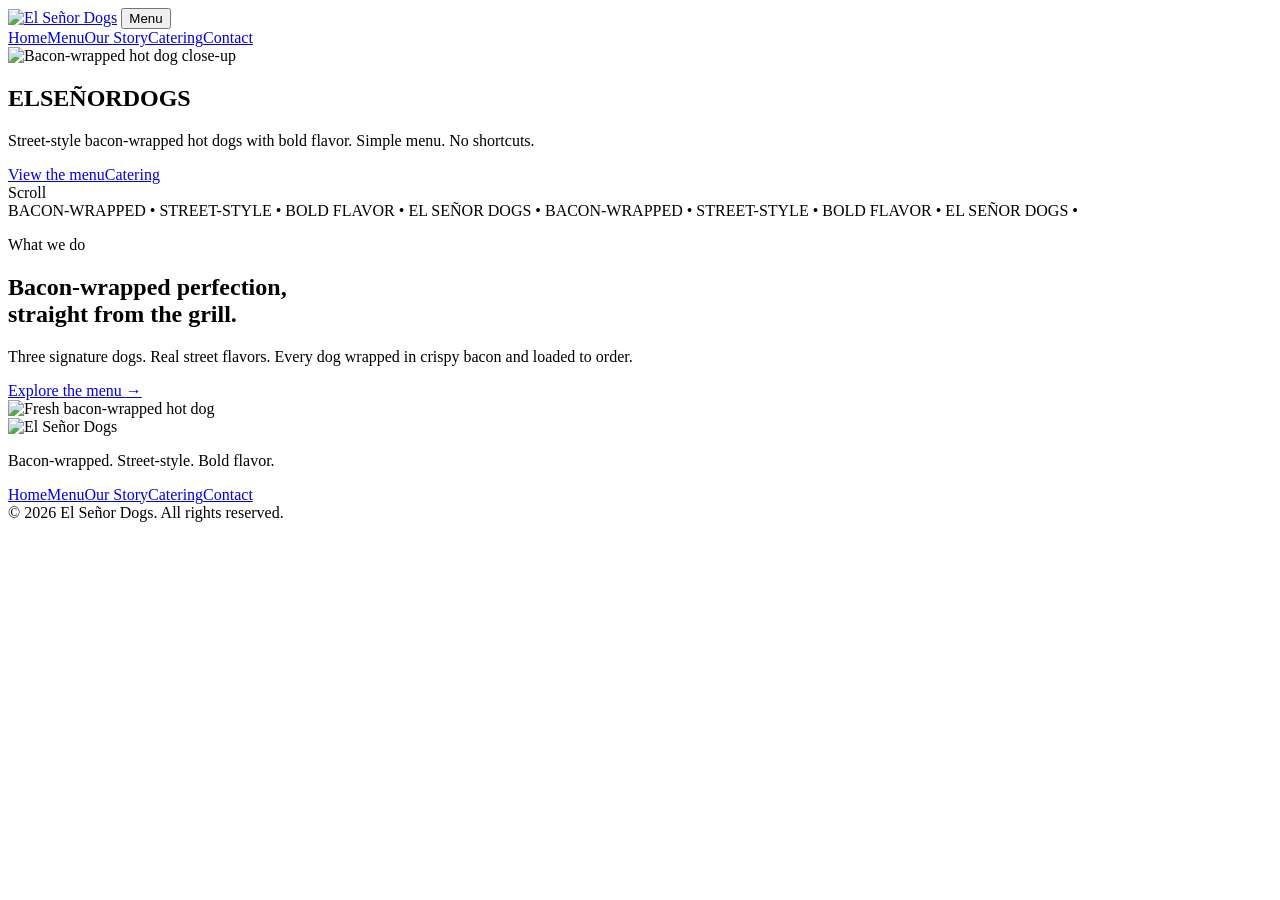
==== index.html @ b8ba8bfb "Add files via upload" ====
<!doctype html>
<html lang="en">
<head>
  <meta charset="utf-8">
  <meta name="viewport" content="width=device-width, initial-scale=1">
  <meta name="description" content="Street-style bacon-wrapped hot dogs with bold flavor. Simple menu. No shortcuts.">
  <title>El Señor Dogs</title>
  <link rel="icon" href="assets/logo.png">
  <link rel="stylesheet" href="assets/styles.css">
</head>
<body>
  <header class="site-header over-hero">
    <nav class="nav-shell" aria-label="Main navigation">
      <a class="logo" href="index.html" aria-label="El Señor Dogs home"><img src="assets/logo.png" alt="El Señor Dogs"></a>
      <button class="menu-button" type="button" aria-expanded="false" aria-controls="nav-links">Menu</button>
      <div class="nav-links" id="nav-links">
        <a class="active" href="index.html">Home</a><a href="menu.html">Menu</a><a href="our-story.html">Our Story</a><a href="catering.html">Catering</a><a href="contact.html">Contact</a>
      </div>
    </nav>
  </header>

  <main>
    <section class="home-hero">
      <img class="hero-image" src="assets/hero-dog.png" alt="Bacon-wrapped hot dog close-up">
      <div class="hero-overlay"></div>
      <div class="hero-content page-width">
        <h1><span>EL</span><span>SEÑOR</span><span>DOGS</span></h1>
        <p>Street-style bacon-wrapped hot dogs with bold flavor. Simple menu. No shortcuts.</p>
        <div class="hero-actions"><a class="button lavender" href="menu.html">View the menu</a><a class="button outline" href="catering.html">Catering</a></div>
      </div>
      <div class="scroll-mark">Scroll <i></i></div>
    </section>

    <div class="ticker" aria-hidden="true"><div>BACON-WRAPPED • STREET-STYLE • BOLD FLAVOR • EL SEÑOR DOGS • BACON-WRAPPED • STREET-STYLE • BOLD FLAVOR • EL SEÑOR DOGS •</div></div>

    <section class="home-feature">
      <div class="feature-copy">
        <p class="kicker">What we do</p>
        <h2>Bacon-wrapped perfection,<br>straight from the grill.</h2>
        <p>Three signature dogs. Real street flavors. Every dog wrapped in crispy bacon and loaded to order.</p>
        <a class="text-link" href="menu.html">Explore the menu <span>→</span></a>
      </div>
      <div class="feature-photo"><img src="assets/wizzy.png" alt="Fresh bacon-wrapped hot dog"></div>
    </section>
  </main>

  <footer class="site-footer">
    <div class="footer-main page-width"><div class="footer-brand"><img src="assets/logo.png" alt="El Señor Dogs"><p>Bacon-wrapped. Street-style. Bold flavor.</p></div><div class="footer-links"><a href="index.html">Home</a><a href="menu.html">Menu</a><a href="our-story.html">Our Story</a><a href="catering.html">Catering</a><a href="contact.html">Contact</a></div></div>
    <div class="copyright page-width">© 2026 El Señor Dogs. All rights reserved.</div>
  </footer>
  <script src="assets/script.js"></script>
</body>
</html>
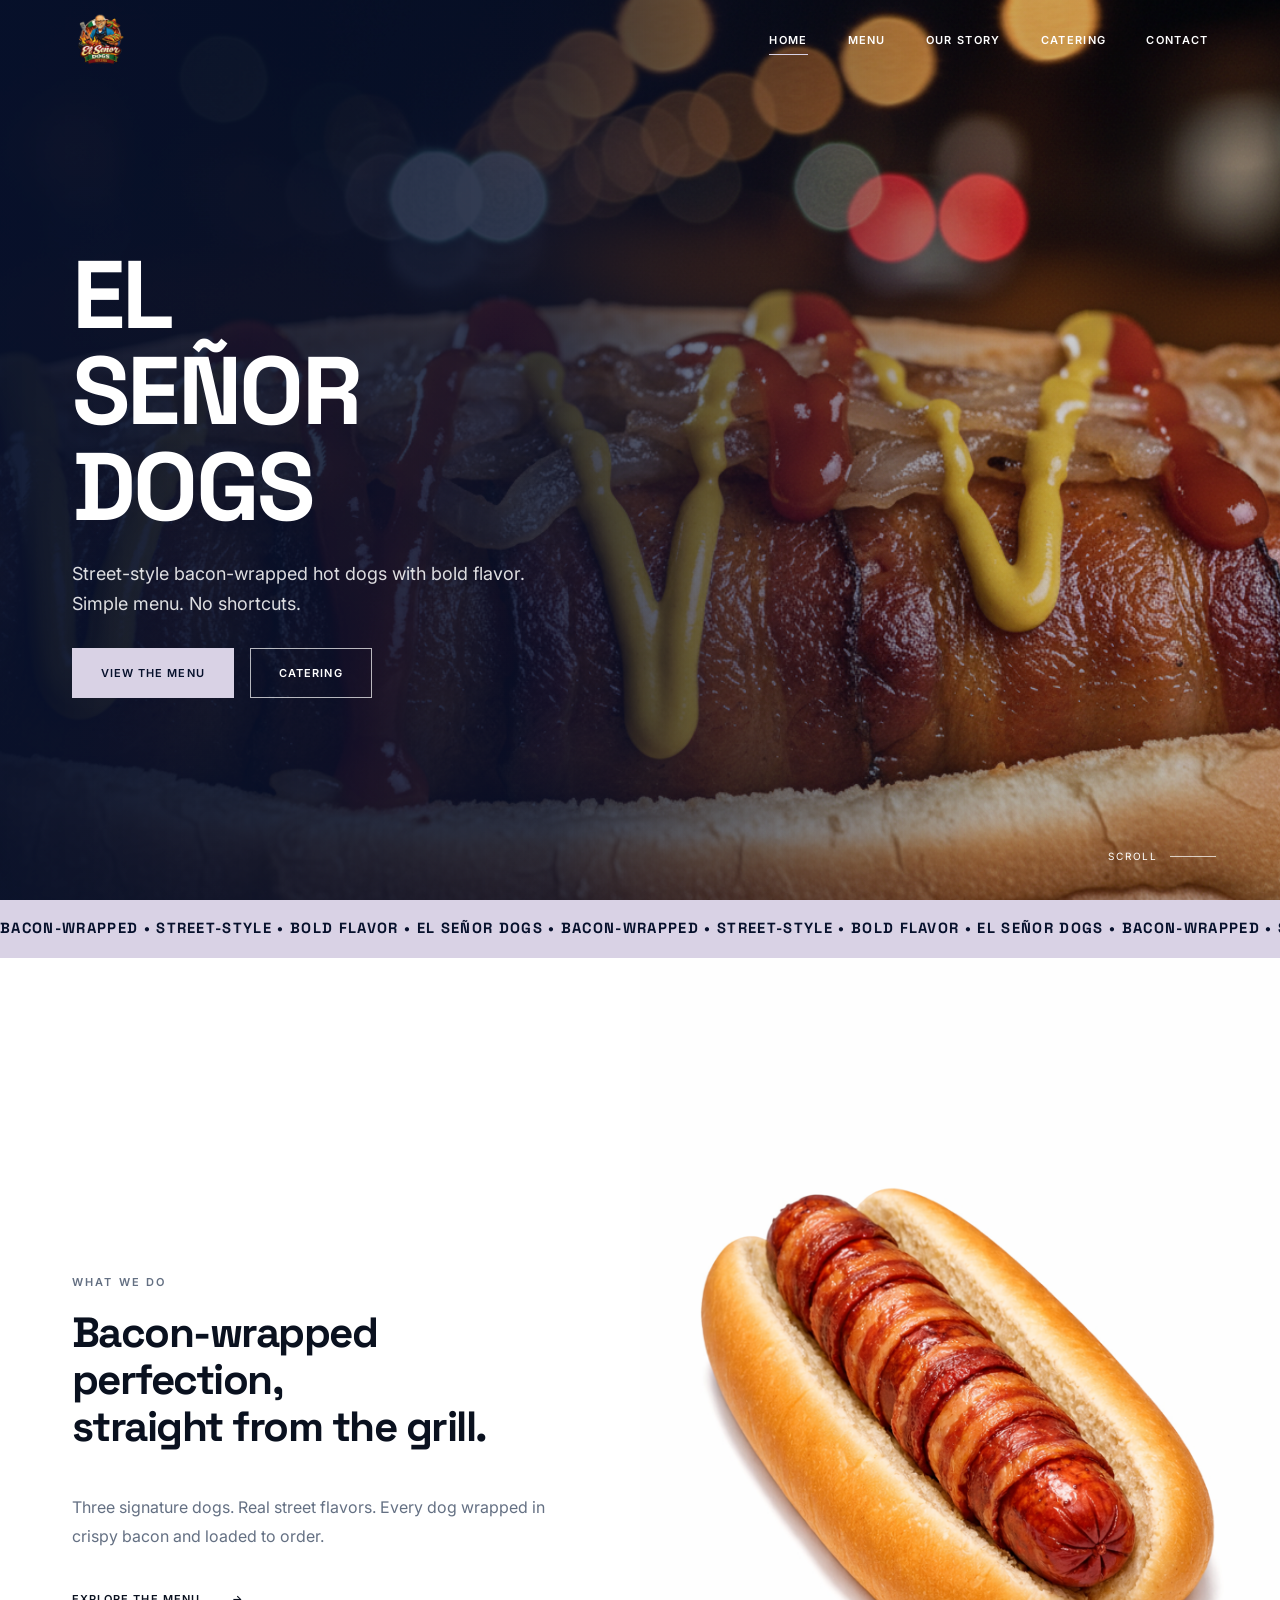
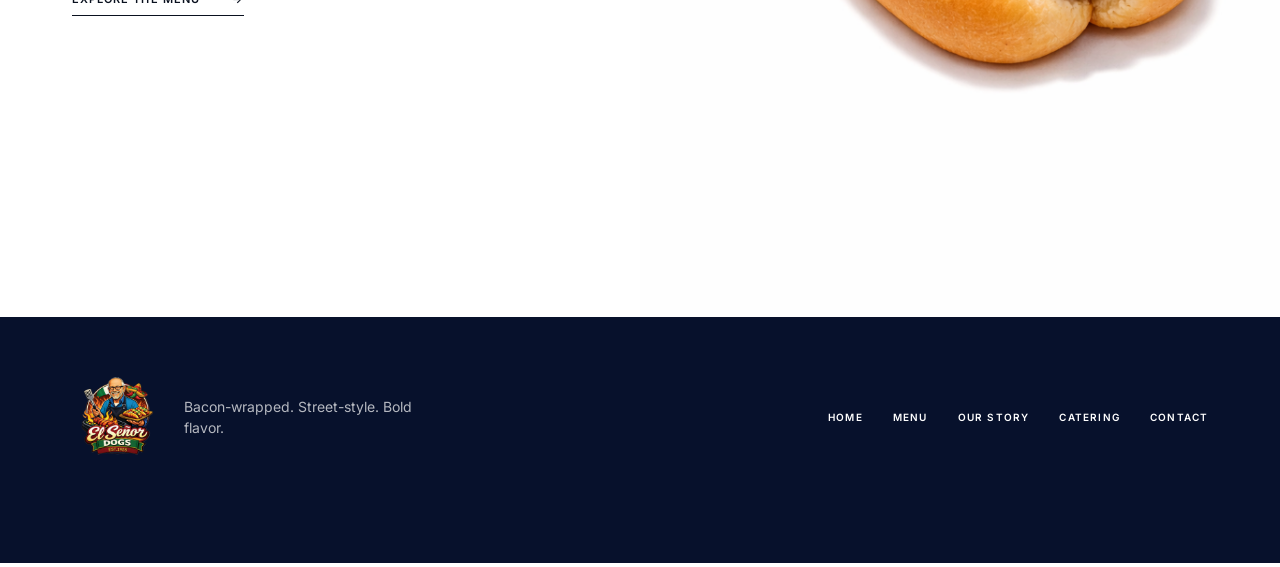
==== commit 8daa4b97: "Add files via upload" ====
--- a/index.html
+++ b/index.html
@@ -31,7 +31,7 @@
       <div class="scroll-mark">Scroll <i></i></div>
     </section>
 
-    <div class="ticker" aria-hidden="true"><div>BACON-WRAPPED • STREET-STYLE • BOLD FLAVOR • EL SEÑOR DOGS • BACON-WRAPPED • STREET-STYLE • BOLD FLAVOR • EL SEÑOR DOGS •</div></div>
+    <div class="ticker home-ticker" aria-hidden="true"><div>BACON-WRAPPED • STREET-STYLE • BOLD FLAVOR • EL SEÑOR DOGS • BACON-WRAPPED • STREET-STYLE • BOLD FLAVOR • EL SEÑOR DOGS • BACON-WRAPPED • STREET-STYLE • BOLD FLAVOR • EL SEÑOR DOGS • BACON-WRAPPED • STREET-STYLE • BOLD FLAVOR • EL SEÑOR DOGS •</div></div>
 
     <section class="home-feature">
       <div class="feature-copy">
--- a/assets/styles.css
+++ b/assets/styles.css
@@ -0,0 +1,50 @@
+@import url('https://fonts.googleapis.com/css2?family=Inter:wght@300;400;500;600&family=Space+Grotesk:wght@400;500;600;700&display=swap');
+:root{--navy:#07112c;--ink:#0a111f;--lavender:#d9d2e5;--white:#fff;--muted:#647083}
+*{box-sizing:border-box}html{scroll-behavior:smooth}body{margin:0;color:var(--ink);background:#fff;font-family:Inter,Arial,sans-serif;line-height:1.5}a{color:inherit;text-decoration:none}img{display:block;max-width:100%}button,input,textarea{font:inherit}.page-width{width:min(1137px,calc(100% - 48px));margin-inline:auto}
+.site-header{position:fixed;z-index:50;inset:0 0 auto;height:80px;color:#fff}.site-header.solid,.site-header.scrolled{background:var(--navy);box-shadow:0 8px 25px rgba(0,0,0,.12)}.nav-shell{width:min(1137px,calc(100% - 48px));height:100%;margin:auto;display:flex;align-items:center;justify-content:space-between}.logo img{width:56px;height:56px;object-fit:contain}.nav-links{display:flex;gap:40px;align-items:center}.nav-links a{text-transform:uppercase;letter-spacing:.12em;font-size:11px;font-weight:600;position:relative}.nav-links a:after{content:"";position:absolute;left:0;bottom:-7px;width:0;height:1px;background:var(--lavender);transition:width .2s}.nav-links a:hover:after,.nav-links a.active:after{width:100%}.menu-button{display:none;background:none;border:1px solid rgba(255,255,255,.55);color:#fff;text-transform:uppercase;letter-spacing:.12em;font-size:11px;padding:9px 12px}
+.home-hero{height:100vh;min-height:680px;display:flex;align-items:center;position:relative;overflow:hidden;color:#fff}.hero-image{position:absolute;inset:0;width:100%;height:100%;object-fit:cover}.hero-overlay{position:absolute;inset:0;background:linear-gradient(90deg,rgba(7,17,44,.95),rgba(7,17,44,.8) 43%,rgba(7,17,44,.2) 78%,rgba(7,17,44,.16))}.hero-content{position:relative;z-index:2;padding-top:45px}.hero-content h1{font-family:"Space Grotesk",sans-serif;font-size:clamp(68px,7.5vw,96px);line-height:1;letter-spacing:-.025em;margin:0;font-weight:700}.hero-content h1 span{display:block}.hero-content>p{max-width:500px;font-size:18px;line-height:1.65;color:rgba(255,255,255,.86);margin:24px 0 30px}.hero-actions{display:flex;gap:16px}.button{min-height:50px;padding:0 28px;display:inline-flex;align-items:center;justify-content:center;border:1px solid;text-transform:uppercase;letter-spacing:.1em;font-size:11px;font-weight:600;cursor:pointer;transition:.2s}.button.lavender{background:var(--lavender);border-color:var(--lavender);color:var(--navy)}.button.lavender:hover{background:transparent;color:#fff}.button.outline{border-color:rgba(255,255,255,.7);color:#fff}.button.outline:hover{background:#fff;color:var(--navy)}.button.navy{background:var(--navy);border-color:var(--navy);color:#fff}.button.navy:hover{background:var(--lavender);border-color:var(--lavender);color:var(--navy)}.scroll-mark{position:absolute;z-index:2;right:5%;bottom:36px;display:flex;align-items:center;gap:12px;text-transform:uppercase;letter-spacing:.18em;font-size:10px}.scroll-mark i{width:46px;height:1px;background:rgba(255,255,255,.7)}
+.ticker{overflow:hidden;white-space:nowrap;background:var(--lavender);color:var(--navy)}.ticker.dark{background:var(--navy);color:#fff}.ticker div{width:max-content;padding:clamp(17px,1.6vw,22px) 0;font-family:"Space Grotesk",sans-serif;font-size:clamp(13px,1.15vw,16px);line-height:1.15;font-weight:700;letter-spacing:.09em;animation:ticker 20s linear infinite;will-change:transform}.home-ticker div{animation-duration:14s}@keyframes ticker{to{transform:translateX(-50%)}}
+.home-feature{min-height:610px;display:grid;grid-template-columns:1fr 1fr}.feature-copy{padding:105px max(48px,calc((100vw - 1137px)/2)) 90px;display:flex;flex-direction:column;justify-content:center}.kicker,.section-label,.page-hero p{text-transform:uppercase;letter-spacing:.2em;font-size:11px;font-weight:600;margin:0 0 18px}.kicker{color:var(--muted)}.feature-copy h2,.sides h2,.form-intro h2{font-family:"Space Grotesk",sans-serif;font-size:clamp(34px,3.3vw,48px);line-height:1.12;letter-spacing:-.035em;margin:0 0 26px}.feature-copy>p:not(.kicker){max-width:500px;color:var(--muted);line-height:1.8}.text-link{margin-top:25px;width:max-content;text-transform:uppercase;letter-spacing:.1em;font-size:11px;font-weight:600;border-bottom:1px solid;padding-bottom:7px}.text-link span{margin-left:28px}.feature-photo{min-height:610px;overflow:hidden}.feature-photo img{width:100%;height:100%;object-fit:cover;transition:transform .5s}.feature-photo:hover img{transform:scale(1.035)}
+.page-hero{height:324px;padding-top:80px;background:var(--navy);color:#fff;display:flex;align-items:center}.page-hero p{color:var(--lavender);margin-bottom:10px}.page-hero h1{font-family:"Space Grotesk",sans-serif;font-size:clamp(48px,5.7vw,72px);line-height:1;letter-spacing:-.03em;margin:0}.menu-section{padding:88px 0 110px}.dog-grid{display:grid;grid-template-columns:1fr 1fr;column-gap:48px;row-gap:3.5px;margin-top:48px}.dog-card.left{grid-column:1}.dog-card.right{grid-column:2}.dog-card:nth-child(1){grid-row:1}.dog-card:nth-child(2){grid-row:2;transform:translateY(6px)}.dog-card:nth-child(3){grid-row:3}.dog-photo{height:320px;overflow:hidden;background:#f3f3f3}.dog-photo img{width:100%;height:100%;object-fit:cover;transition:transform .5s}.dog-card:hover .dog-photo img{transform:scale(1.04)}.dog-title{display:flex;align-items:flex-start;justify-content:space-between;gap:24px;padding-top:22px}.dog-title h2{font-family:"Space Grotesk",sans-serif;font-size:25px;letter-spacing:-.02em;margin:0}.dog-title strong{font-family:"Space Grotesk",sans-serif;font-size:20px}.dog-card>p{color:var(--muted);line-height:1.7;margin:12px 0 0}.sides{background:var(--lavender);padding:90px 0}.sides-inner{display:grid;grid-template-columns:1.2fr .8fr .8fr;gap:70px}.sides h2{margin:0}.price-list p{display:flex;justify-content:space-between;border-bottom:1px solid rgba(7,17,44,.22);padding:12px 0;margin:0}.toppings h3{font-family:"Space Grotesk",sans-serif;font-size:24px;margin:0 0 8px}.toppings p{line-height:1.8}
+.story-image{height:384px;overflow:hidden}.story-image img{width:100%;height:100%;object-fit:cover;object-position:center 55%}.story-copy{padding:90px 0 105px}.story-text{max-width:780px;margin:auto}.story-text p{font-size:18px;line-height:1.9;margin:0 0 25px}.pillars{display:grid;grid-template-columns:repeat(3,1fr);border-block:1px solid #d9dce2;margin-top:70px}.pillars span{padding:30px 10px;text-align:center;text-transform:uppercase;font-family:"Space Grotesk",sans-serif;font-size:20px}.pillars span+span{border-left:1px solid #d9dce2}
+.form-layout{min-height:584px;padding:96px 0;display:grid;grid-template-columns:1fr 1fr;gap:64px;align-items:start}.form-intro p{max-width:490px;color:var(--muted);line-height:1.8}.form-intro>span{display:inline-block;margin-top:20px;padding:10px 15px;background:var(--lavender);font-size:11px;font-weight:600;text-transform:uppercase;letter-spacing:.1em}.jotform-wrap{min-width:0;min-height:620px;overflow:hidden}.jotform-wrap iframe{display:block;width:100%!important;max-width:100%;border:0}.contact-form{display:flex;flex-direction:column;gap:18px}.contact-form label{display:flex;flex-direction:column;gap:8px;text-transform:uppercase;letter-spacing:.1em;font-size:10px;font-weight:600}.contact-form input,.contact-form textarea{width:100%;padding:13px 14px;border:1px solid #d4d8df;color:var(--ink);outline:none;font-size:14px;text-transform:none;letter-spacing:0}.contact-form input:focus,.contact-form textarea:focus{border-color:var(--navy)}.contact-form textarea{resize:vertical}.contact-form .button{align-self:flex-start}.form-note{font-size:12px;color:var(--muted);margin:0}
+.site-footer{background:var(--navy);color:#fff;padding:56px 0 24px}.footer-main{display:flex;align-items:center;justify-content:space-between;gap:50px}.footer-brand{display:flex;align-items:center;gap:24px}.footer-brand img{width:88px;height:88px;object-fit:contain}.footer-brand p{max-width:260px;color:rgba(255,255,255,.7);font-size:14px}.footer-links{display:flex;gap:30px;flex-wrap:wrap;justify-content:flex-end}.footer-links a{text-transform:uppercase;letter-spacing:.12em;font-size:10px;font-weight:600}.footer-links a:hover{color:var(--lavender)}.copyright{margin-top:40px;padding-top:20px;border-top:1px solid rgba(255,255,255,.14);color:rgba(255,255,255,.48);font-size:11px}
+@media(max-width:800px){.site-header{height:72px}.nav-shell{width:calc(100% - 32px)}.logo img{width:50px;height:50px}.menu-button{display:block}.nav-links{display:none;position:absolute;top:72px;left:0;right:0;padding:25px 24px 32px;background:var(--navy);border-top:1px solid rgba(255,255,255,.15);flex-direction:column;align-items:flex-start;gap:22px}.nav-links.open{display:flex}.nav-links a{font-size:13px}.site-header.over-hero.menu-open{background:var(--navy)}.page-width{width:calc(100% - 32px)}.home-hero{min-height:700px}.hero-image{object-position:62% center}.hero-overlay{background:linear-gradient(90deg,rgba(7,17,44,.94),rgba(7,17,44,.58))}.hero-content h1{font-size:68px}.hero-content>p{font-size:16px;max-width:390px}.hero-actions{flex-wrap:wrap}.scroll-mark{display:none}.home-feature{grid-template-columns:1fr}.feature-copy{padding:80px 24px}.feature-photo{min-height:440px;grid-row:1}.page-hero{height:280px;padding-top:72px}.dog-grid{grid-template-columns:1fr}.dog-card.left,.dog-card.right{grid-column:1}.dog-photo{height:300px}.sides-inner{grid-template-columns:1fr;gap:35px}.story-image{height:330px}.story-text p{font-size:16px}.pillars{grid-template-columns:1fr}.pillars span+span{border-left:0;border-top:1px solid #d9dce2}.form-layout{grid-template-columns:1fr;gap:45px;padding:70px 0}.footer-main{align-items:flex-start;flex-direction:column}.footer-links{justify-content:flex-start}}
+@media(max-width:480px){.hero-content h1{font-size:58px}.hero-actions{flex-direction:column;align-items:flex-start}.button{width:100%}.dog-photo{height:250px}.footer-links{gap:18px}.footer-brand{align-items:flex-start}.footer-brand img{width:70px;height:70px}}
+.page-hero>.page-width{transform:translateY(-7px)}
+.form-trap{position:absolute!important;left:-9999px!important;width:1px!important;height:1px!important;opacity:0!important}
+
+/* Motion and transitions */
+@view-transition{navigation:auto}
+::view-transition-old(root){animation:page-out .18s ease both}
+::view-transition-new(root){animation:page-in .38s cubic-bezier(.22,1,.36,1) both}
+@keyframes page-in{from{opacity:0;transform:translateY(10px)}to{opacity:1;transform:none}}
+@keyframes page-out{to{opacity:0;transform:translateY(-5px)}}
+body{animation:body-in .45s ease both}
+@keyframes body-in{from{opacity:0}to{opacity:1}}
+.home-hero .hero-image{animation:hero-settle 1.25s cubic-bezier(.22,1,.36,1) both}
+@keyframes hero-settle{from{transform:scale(1.06)}to{transform:scale(1)}}
+.hero-content h1 span{opacity:0;animation:hero-line .7s cubic-bezier(.22,1,.36,1) forwards}
+.hero-content h1 span:nth-child(1){animation-delay:.12s}.hero-content h1 span:nth-child(2){animation-delay:.2s}.hero-content h1 span:nth-child(3){animation-delay:.28s}
+@keyframes hero-line{from{opacity:0;transform:translateY(34px)}to{opacity:1;transform:none}}
+.hero-content>p,.hero-actions{opacity:0;animation:hero-copy .65s ease forwards}.hero-content>p{animation-delay:.4s}.hero-actions{animation-delay:.52s}
+@keyframes hero-copy{from{opacity:0;transform:translateY(16px)}to{opacity:1;transform:none}}
+.page-hero p,.page-hero h1{opacity:0;animation:header-rise .58s cubic-bezier(.22,1,.36,1) forwards}.page-hero p{animation-delay:.08s}.page-hero h1{animation-delay:.16s}
+@keyframes header-rise{from{opacity:0;transform:translateY(20px)}to{opacity:1;transform:none}}
+.motion-ready .reveal-item{opacity:0;transform:translateY(28px);transition:opacity .65s ease,transform .65s cubic-bezier(.22,1,.36,1);transition-delay:var(--reveal-delay,0ms)}
+.motion-ready .reveal-item.is-visible{opacity:1;transform:none}
+.button{transition:background-color .22s,color .22s,border-color .22s,transform .22s,box-shadow .22s}.button:hover{transform:translateY(-3px);box-shadow:0 8px 20px rgba(7,17,44,.16)}.button:active{transform:translateY(-1px)}
+.text-link span{display:inline-block;transition:transform .22s}.text-link:hover span{transform:translateX(7px)}
+.logo img{transition:transform .3s ease}.logo:hover img{transform:scale(1.06) rotate(-2deg)}
+.footer-links a,.nav-links a{transition:color .2s,opacity .2s}.footer-links a:hover{transform:none}
+.dog-title h2{transition:color .22s}.dog-card:hover .dog-title h2{color:#34416a}
+.scroll-mark i{transform-origin:left;animation:scroll-line 1.8s ease-in-out infinite}@keyframes scroll-line{50%{transform:scaleX(.45);opacity:.45}}
+@media(max-width:800px){.nav-links{display:flex;visibility:hidden;opacity:0;transform:translateY(-12px);pointer-events:none;transition:opacity .24s ease,transform .24s ease,visibility .24s}.nav-links.open{visibility:visible;opacity:1;transform:none;pointer-events:auto}}
+@media(prefers-reduced-motion:reduce){html{scroll-behavior:auto}.ticker div,.home-hero .hero-image,.hero-content h1 span,.hero-content>p,.hero-actions,.page-hero p,.page-hero h1,.scroll-mark i,body{animation:none!important}.motion-ready .reveal-item{opacity:1!important;transform:none!important;transition:none!important}.dog-photo img,.feature-photo img,.button,.logo img,.text-link span,.nav-links{transition:none!important}}
+
+/* Responsive refinements for phones, tablets, laptops and wide screens */
+html,body{max-width:100%;overflow-x:hidden}input,textarea,button{max-width:100%}.jotform-wrap iframe{min-height:620px}
+@media(min-width:1440px){.home-hero{max-height:980px}.hero-content h1{font-size:104px}.feature-copy{padding-left:max(72px,calc((100vw - 1280px)/2))}.page-width,.nav-shell{width:min(1280px,calc(100% - 96px))}}
+@media(max-width:1100px){.page-width,.nav-shell{width:calc(100% - 56px)}.nav-links{gap:26px}.hero-content h1{font-size:clamp(70px,9vw,92px)}.home-feature{grid-template-columns:1fr 1fr}.feature-copy{padding:80px 42px}.dog-grid{column-gap:34px}.sides-inner{grid-template-columns:1fr 1fr;gap:45px}.sides-inner>div:first-child{grid-column:1/-1}.form-layout{gap:42px}.footer-main{gap:34px}.footer-links{gap:22px}}
+@media(max-width:800px){.home-hero{height:100svh;min-height:640px}.home-feature{grid-template-columns:1fr}.feature-copy{padding:70px 24px}.feature-photo{min-height:clamp(320px,65vw,440px)}.dog-card:nth-child(1),.dog-card:nth-child(2),.dog-card:nth-child(3){grid-row:auto;transform:none}.dog-grid{row-gap:54px;margin-top:34px}.dog-photo{height:clamp(240px,58vw,330px)}.sides-inner>div:first-child{grid-column:auto}.form-layout{grid-template-columns:1fr}.jotform-wrap{width:100%;min-height:560px}.jotform-wrap iframe{min-height:560px}.contact-form{width:100%}.footer-links{line-height:2}.home-ticker div{animation-duration:12s}}
+@media(max-width:520px){.page-width,.nav-shell{width:calc(100% - 32px)}.home-hero{min-height:620px}.hero-content{padding-top:64px}.hero-content h1{font-size:clamp(52px,17vw,64px)}.hero-content>p{font-size:15px;line-height:1.6}.hero-actions{width:100%;gap:12px}.hero-actions .button{width:100%}.ticker div{padding:16px 0;font-size:12px;letter-spacing:.075em}.home-ticker div{animation-duration:10s}.page-hero{height:245px}.page-hero h1{font-size:44px}.menu-section,.story-copy{padding-top:62px;padding-bottom:72px}.dog-title{gap:14px}.dog-title h2{font-size:21px}.dog-title strong{font-size:18px}.sides{padding:65px 0}.form-layout{padding:58px 0;gap:36px}.form-intro h2{font-size:32px}.jotform-wrap{min-height:520px}.jotform-wrap iframe{min-height:520px}.footer-brand{width:100%}.footer-brand p{font-size:13px}.copyright{margin-top:30px}}
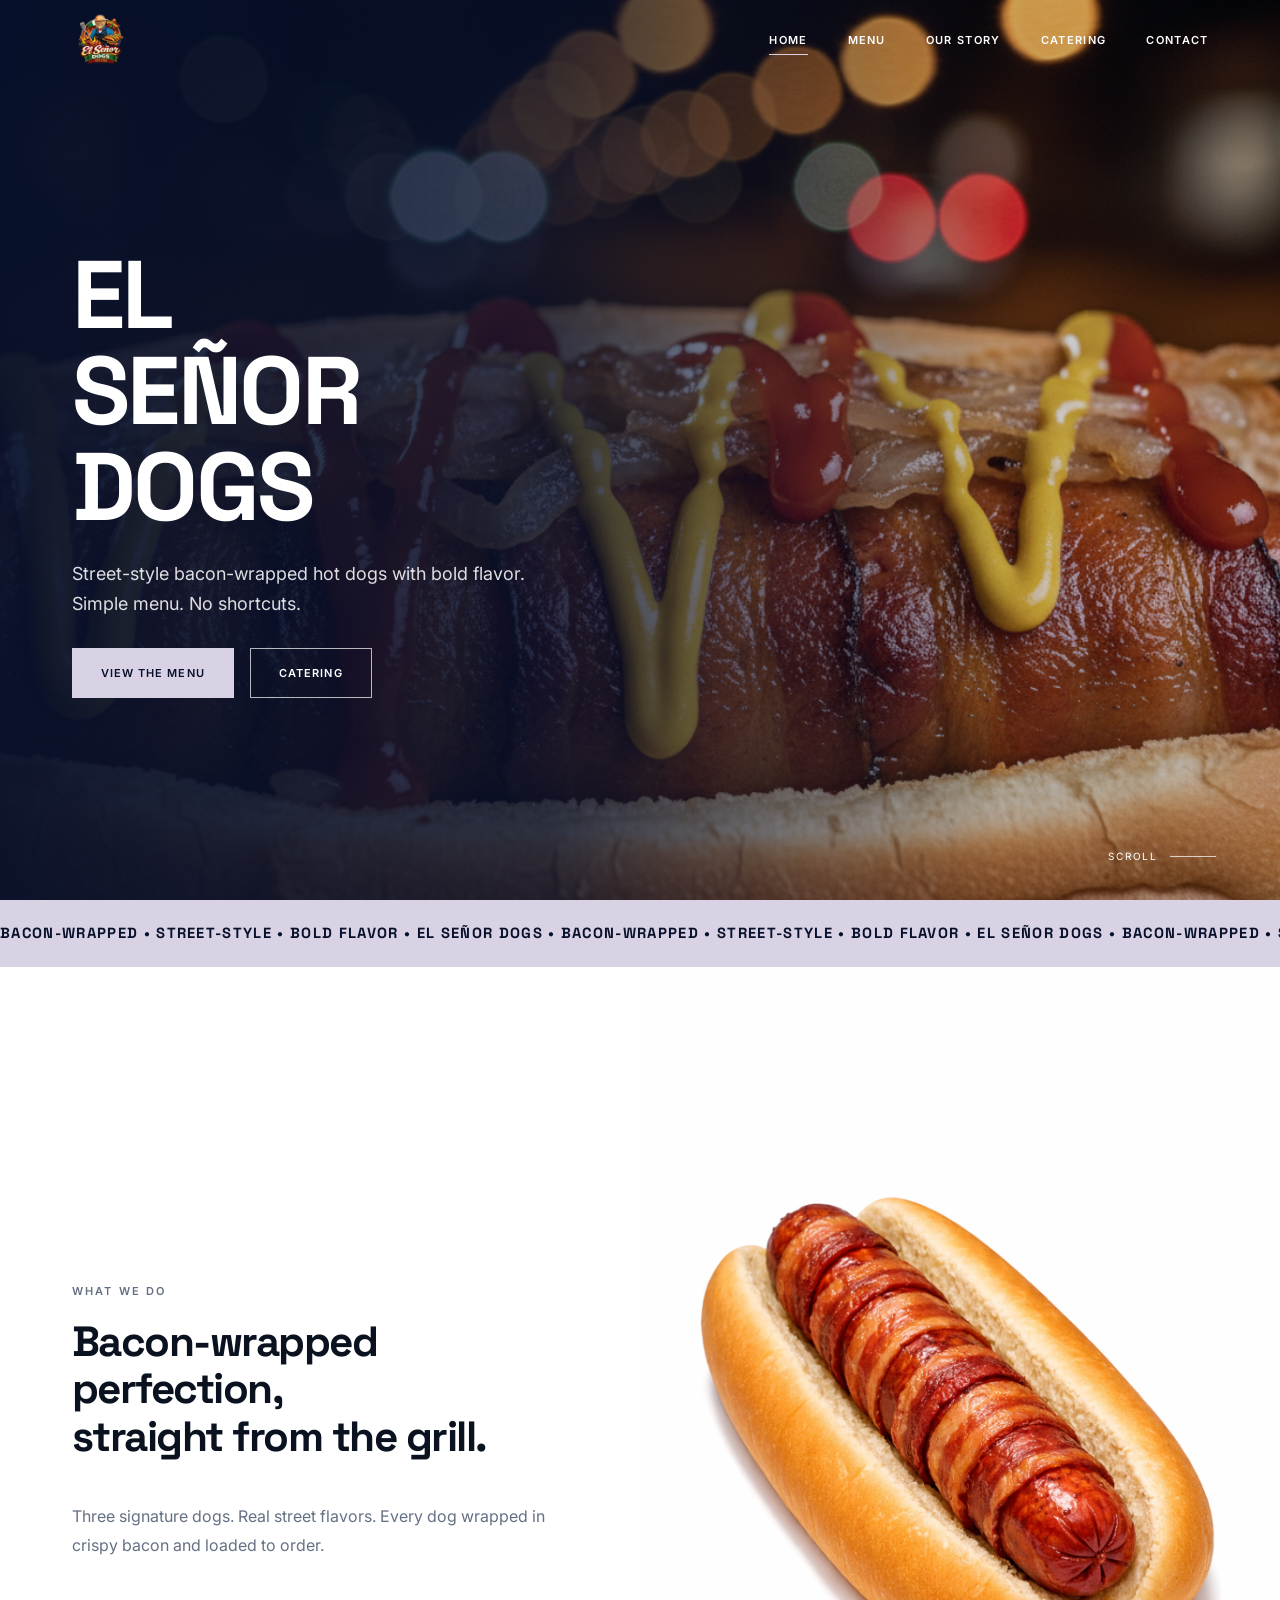
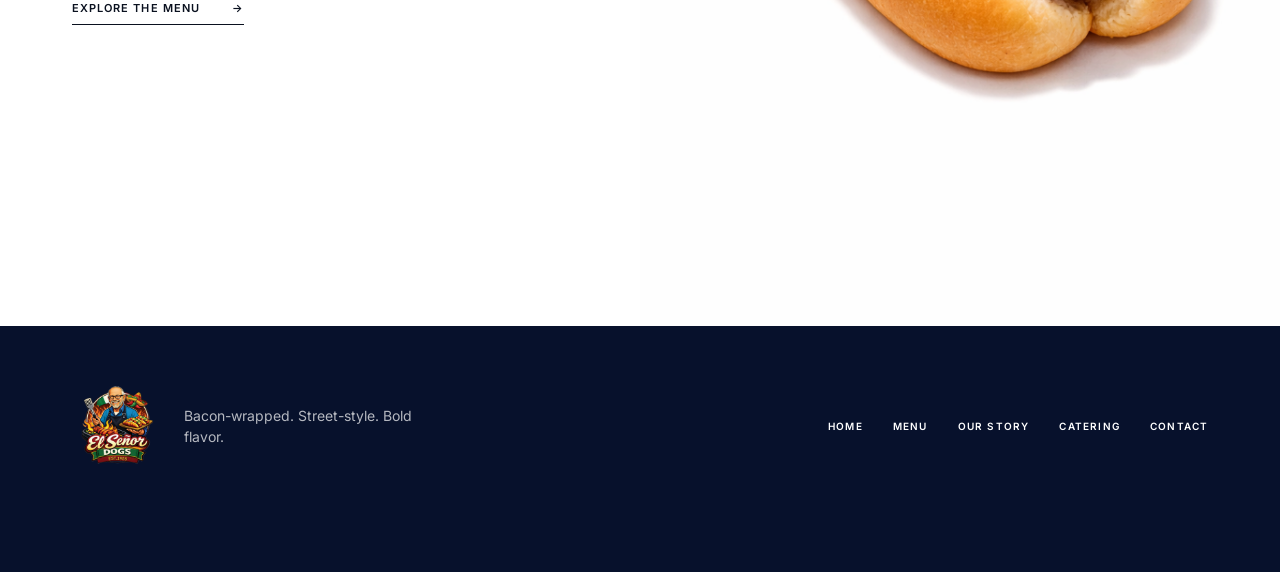
==== commit 9753a002: "Add files via upload" ====
--- a/index.html
+++ b/index.html
@@ -4,6 +4,19 @@
   <meta charset="utf-8">
   <meta name="viewport" content="width=device-width, initial-scale=1">
   <meta name="description" content="Street-style bacon-wrapped hot dogs with bold flavor. Simple menu. No shortcuts.">
+  <meta property="og:title" content="El Señor Dogs">
+  <meta property="og:description" content="Bacon-wrapped. Street-style. Bold flavor.">
+  <meta property="og:type" content="website">
+  <meta property="og:url" content="https://elsenordogs.site/">
+  <meta property="og:image" content="https://elsenordogs.site/assets/social-preview.jpg">
+  <meta property="og:image:type" content="image/jpeg">
+  <meta property="og:image:width" content="1200">
+  <meta property="og:image:height" content="630">
+  <meta property="og:image:alt" content="El Señor Dogs Website">
+  <meta name="twitter:card" content="summary_large_image">
+  <meta name="twitter:title" content="El Señor Dogs">
+  <meta name="twitter:description" content="Bacon-wrapped. Street-style. Bold flavor.">
+  <meta name="twitter:image" content="https://elsenordogs.site/assets/social-preview.jpg">
   <title>El Señor Dogs</title>
   <link rel="icon" href="assets/logo.png">
   <link rel="stylesheet" href="assets/styles.css">
--- a/assets/styles.css
+++ b/assets/styles.css
@@ -1,15 +1,15 @@
 @import url('https://fonts.googleapis.com/css2?family=Inter:wght@300;400;500;600&family=Space+Grotesk:wght@400;500;600;700&display=swap');
 :root{--navy:#07112c;--ink:#0a111f;--lavender:#d9d2e5;--white:#fff;--muted:#647083}
 *{box-sizing:border-box}html{scroll-behavior:smooth}body{margin:0;color:var(--ink);background:#fff;font-family:Inter,Arial,sans-serif;line-height:1.5}a{color:inherit;text-decoration:none}img{display:block;max-width:100%}button,input,textarea{font:inherit}.page-width{width:min(1137px,calc(100% - 48px));margin-inline:auto}
-.site-header{position:fixed;z-index:50;inset:0 0 auto;height:80px;color:#fff}.site-header.solid,.site-header.scrolled{background:var(--navy);box-shadow:0 8px 25px rgba(0,0,0,.12)}.nav-shell{width:min(1137px,calc(100% - 48px));height:100%;margin:auto;display:flex;align-items:center;justify-content:space-between}.logo img{width:56px;height:56px;object-fit:contain}.nav-links{display:flex;gap:40px;align-items:center}.nav-links a{text-transform:uppercase;letter-spacing:.12em;font-size:11px;font-weight:600;position:relative}.nav-links a:after{content:"";position:absolute;left:0;bottom:-7px;width:0;height:1px;background:var(--lavender);transition:width .2s}.nav-links a:hover:after,.nav-links a.active:after{width:100%}.menu-button{display:none;background:none;border:1px solid rgba(255,255,255,.55);color:#fff;text-transform:uppercase;letter-spacing:.12em;font-size:11px;padding:9px 12px}
+.site-header{position:fixed;z-index:50;inset:0 0 auto;height:80px;color:#fff}.site-header.solid,.site-header.scrolled{background:var(--navy);box-shadow:0 8px 25px rgba(0,0,0,.12)}.nav-shell{width:min(1137px,calc(100% - 48px));height:100%;margin:auto;display:flex;align-items:center;justify-content:space-between}.logo{position:relative;z-index:2;display:inline-flex;align-items:center;justify-content:center;width:56px;height:56px;cursor:pointer;touch-action:manipulation}.logo img{width:56px;height:56px;object-fit:contain}.nav-links{display:flex;gap:40px;align-items:center}.nav-links a{text-transform:uppercase;letter-spacing:.12em;font-size:11px;font-weight:600;position:relative}.nav-links a:after{content:"";position:absolute;left:0;bottom:-7px;width:0;height:1px;background:var(--lavender);transition:width .2s}.nav-links a:hover:after,.nav-links a.active:after{width:100%}.menu-button{display:none;background:none;border:1px solid rgba(255,255,255,.55);color:#fff;text-transform:uppercase;letter-spacing:.12em;font-size:11px;padding:9px 12px}
 .home-hero{height:100vh;min-height:680px;display:flex;align-items:center;position:relative;overflow:hidden;color:#fff}.hero-image{position:absolute;inset:0;width:100%;height:100%;object-fit:cover}.hero-overlay{position:absolute;inset:0;background:linear-gradient(90deg,rgba(7,17,44,.95),rgba(7,17,44,.8) 43%,rgba(7,17,44,.2) 78%,rgba(7,17,44,.16))}.hero-content{position:relative;z-index:2;padding-top:45px}.hero-content h1{font-family:"Space Grotesk",sans-serif;font-size:clamp(68px,7.5vw,96px);line-height:1;letter-spacing:-.025em;margin:0;font-weight:700}.hero-content h1 span{display:block}.hero-content>p{max-width:500px;font-size:18px;line-height:1.65;color:rgba(255,255,255,.86);margin:24px 0 30px}.hero-actions{display:flex;gap:16px}.button{min-height:50px;padding:0 28px;display:inline-flex;align-items:center;justify-content:center;border:1px solid;text-transform:uppercase;letter-spacing:.1em;font-size:11px;font-weight:600;cursor:pointer;transition:.2s}.button.lavender{background:var(--lavender);border-color:var(--lavender);color:var(--navy)}.button.lavender:hover{background:transparent;color:#fff}.button.outline{border-color:rgba(255,255,255,.7);color:#fff}.button.outline:hover{background:#fff;color:var(--navy)}.button.navy{background:var(--navy);border-color:var(--navy);color:#fff}.button.navy:hover{background:var(--lavender);border-color:var(--lavender);color:var(--navy)}.scroll-mark{position:absolute;z-index:2;right:5%;bottom:36px;display:flex;align-items:center;gap:12px;text-transform:uppercase;letter-spacing:.18em;font-size:10px}.scroll-mark i{width:46px;height:1px;background:rgba(255,255,255,.7)}
-.ticker{overflow:hidden;white-space:nowrap;background:var(--lavender);color:var(--navy)}.ticker.dark{background:var(--navy);color:#fff}.ticker div{width:max-content;padding:clamp(17px,1.6vw,22px) 0;font-family:"Space Grotesk",sans-serif;font-size:clamp(13px,1.15vw,16px);line-height:1.15;font-weight:700;letter-spacing:.09em;animation:ticker 20s linear infinite;will-change:transform}.home-ticker div{animation-duration:14s}@keyframes ticker{to{transform:translateX(-50%)}}
+.ticker{overflow:hidden;white-space:nowrap;background:var(--lavender);color:var(--navy)}.ticker.dark{background:var(--navy);color:#fff}.ticker div{width:max-content;padding:clamp(25px,1.6vw,22px) 0;font-family:"Space Grotesk",sans-serif;font-size:clamp(13px,1.15vw,16px);line-height:1.15;font-weight:700;letter-spacing:.09em;animation:ticker 20s linear infinite;will-change:transform}.home-ticker div{animation-duration:14s}@keyframes ticker{to{transform:translateX(-30%)}}
 .home-feature{min-height:610px;display:grid;grid-template-columns:1fr 1fr}.feature-copy{padding:105px max(48px,calc((100vw - 1137px)/2)) 90px;display:flex;flex-direction:column;justify-content:center}.kicker,.section-label,.page-hero p{text-transform:uppercase;letter-spacing:.2em;font-size:11px;font-weight:600;margin:0 0 18px}.kicker{color:var(--muted)}.feature-copy h2,.sides h2,.form-intro h2{font-family:"Space Grotesk",sans-serif;font-size:clamp(34px,3.3vw,48px);line-height:1.12;letter-spacing:-.035em;margin:0 0 26px}.feature-copy>p:not(.kicker){max-width:500px;color:var(--muted);line-height:1.8}.text-link{margin-top:25px;width:max-content;text-transform:uppercase;letter-spacing:.1em;font-size:11px;font-weight:600;border-bottom:1px solid;padding-bottom:7px}.text-link span{margin-left:28px}.feature-photo{min-height:610px;overflow:hidden}.feature-photo img{width:100%;height:100%;object-fit:cover;transition:transform .5s}.feature-photo:hover img{transform:scale(1.035)}
 .page-hero{height:324px;padding-top:80px;background:var(--navy);color:#fff;display:flex;align-items:center}.page-hero p{color:var(--lavender);margin-bottom:10px}.page-hero h1{font-family:"Space Grotesk",sans-serif;font-size:clamp(48px,5.7vw,72px);line-height:1;letter-spacing:-.03em;margin:0}.menu-section{padding:88px 0 110px}.dog-grid{display:grid;grid-template-columns:1fr 1fr;column-gap:48px;row-gap:3.5px;margin-top:48px}.dog-card.left{grid-column:1}.dog-card.right{grid-column:2}.dog-card:nth-child(1){grid-row:1}.dog-card:nth-child(2){grid-row:2;transform:translateY(6px)}.dog-card:nth-child(3){grid-row:3}.dog-photo{height:320px;overflow:hidden;background:#f3f3f3}.dog-photo img{width:100%;height:100%;object-fit:cover;transition:transform .5s}.dog-card:hover .dog-photo img{transform:scale(1.04)}.dog-title{display:flex;align-items:flex-start;justify-content:space-between;gap:24px;padding-top:22px}.dog-title h2{font-family:"Space Grotesk",sans-serif;font-size:25px;letter-spacing:-.02em;margin:0}.dog-title strong{font-family:"Space Grotesk",sans-serif;font-size:20px}.dog-card>p{color:var(--muted);line-height:1.7;margin:12px 0 0}.sides{background:var(--lavender);padding:90px 0}.sides-inner{display:grid;grid-template-columns:1.2fr .8fr .8fr;gap:70px}.sides h2{margin:0}.price-list p{display:flex;justify-content:space-between;border-bottom:1px solid rgba(7,17,44,.22);padding:12px 0;margin:0}.toppings h3{font-family:"Space Grotesk",sans-serif;font-size:24px;margin:0 0 8px}.toppings p{line-height:1.8}
 .story-image{height:384px;overflow:hidden}.story-image img{width:100%;height:100%;object-fit:cover;object-position:center 55%}.story-copy{padding:90px 0 105px}.story-text{max-width:780px;margin:auto}.story-text p{font-size:18px;line-height:1.9;margin:0 0 25px}.pillars{display:grid;grid-template-columns:repeat(3,1fr);border-block:1px solid #d9dce2;margin-top:70px}.pillars span{padding:30px 10px;text-align:center;text-transform:uppercase;font-family:"Space Grotesk",sans-serif;font-size:20px}.pillars span+span{border-left:1px solid #d9dce2}
 .form-layout{min-height:584px;padding:96px 0;display:grid;grid-template-columns:1fr 1fr;gap:64px;align-items:start}.form-intro p{max-width:490px;color:var(--muted);line-height:1.8}.form-intro>span{display:inline-block;margin-top:20px;padding:10px 15px;background:var(--lavender);font-size:11px;font-weight:600;text-transform:uppercase;letter-spacing:.1em}.jotform-wrap{min-width:0;min-height:620px;overflow:hidden}.jotform-wrap iframe{display:block;width:100%!important;max-width:100%;border:0}.contact-form{display:flex;flex-direction:column;gap:18px}.contact-form label{display:flex;flex-direction:column;gap:8px;text-transform:uppercase;letter-spacing:.1em;font-size:10px;font-weight:600}.contact-form input,.contact-form textarea{width:100%;padding:13px 14px;border:1px solid #d4d8df;color:var(--ink);outline:none;font-size:14px;text-transform:none;letter-spacing:0}.contact-form input:focus,.contact-form textarea:focus{border-color:var(--navy)}.contact-form textarea{resize:vertical}.contact-form .button{align-self:flex-start}.form-note{font-size:12px;color:var(--muted);margin:0}
 .site-footer{background:var(--navy);color:#fff;padding:56px 0 24px}.footer-main{display:flex;align-items:center;justify-content:space-between;gap:50px}.footer-brand{display:flex;align-items:center;gap:24px}.footer-brand img{width:88px;height:88px;object-fit:contain}.footer-brand p{max-width:260px;color:rgba(255,255,255,.7);font-size:14px}.footer-links{display:flex;gap:30px;flex-wrap:wrap;justify-content:flex-end}.footer-links a{text-transform:uppercase;letter-spacing:.12em;font-size:10px;font-weight:600}.footer-links a:hover{color:var(--lavender)}.copyright{margin-top:40px;padding-top:20px;border-top:1px solid rgba(255,255,255,.14);color:rgba(255,255,255,.48);font-size:11px}
-@media(max-width:800px){.site-header{height:72px}.nav-shell{width:calc(100% - 32px)}.logo img{width:50px;height:50px}.menu-button{display:block}.nav-links{display:none;position:absolute;top:72px;left:0;right:0;padding:25px 24px 32px;background:var(--navy);border-top:1px solid rgba(255,255,255,.15);flex-direction:column;align-items:flex-start;gap:22px}.nav-links.open{display:flex}.nav-links a{font-size:13px}.site-header.over-hero.menu-open{background:var(--navy)}.page-width{width:calc(100% - 32px)}.home-hero{min-height:700px}.hero-image{object-position:62% center}.hero-overlay{background:linear-gradient(90deg,rgba(7,17,44,.94),rgba(7,17,44,.58))}.hero-content h1{font-size:68px}.hero-content>p{font-size:16px;max-width:390px}.hero-actions{flex-wrap:wrap}.scroll-mark{display:none}.home-feature{grid-template-columns:1fr}.feature-copy{padding:80px 24px}.feature-photo{min-height:440px;grid-row:1}.page-hero{height:280px;padding-top:72px}.dog-grid{grid-template-columns:1fr}.dog-card.left,.dog-card.right{grid-column:1}.dog-photo{height:300px}.sides-inner{grid-template-columns:1fr;gap:35px}.story-image{height:330px}.story-text p{font-size:16px}.pillars{grid-template-columns:1fr}.pillars span+span{border-left:0;border-top:1px solid #d9dce2}.form-layout{grid-template-columns:1fr;gap:45px;padding:70px 0}.footer-main{align-items:flex-start;flex-direction:column}.footer-links{justify-content:flex-start}}
+@media(max-width:800px){.site-header{height:72px}.nav-shell{width:calc(100% - 32px)}.logo{width:50px;height:50px}.logo img{width:50px;height:50px}.menu-button{display:block}.nav-links{display:none;position:absolute;top:72px;left:0;right:0;padding:25px 24px 32px;background:var(--navy);border-top:1px solid rgba(255,255,255,.15);flex-direction:column;align-items:flex-start;gap:22px}.nav-links.open{display:flex}.nav-links a{font-size:13px}.site-header.over-hero.menu-open{background:var(--navy)}.page-width{width:calc(100% - 32px)}.home-hero{min-height:700px}.hero-image{object-position:62% center}.hero-overlay{background:linear-gradient(90deg,rgba(7,17,44,.94),rgba(7,17,44,.58))}.hero-content h1{font-size:68px}.hero-content>p{font-size:16px;max-width:390px}.hero-actions{flex-wrap:wrap}.scroll-mark{display:none}.home-feature{grid-template-columns:1fr}.feature-copy{padding:80px 24px}.feature-photo{min-height:440px;grid-row:1}.page-hero{height:280px;padding-top:72px}.dog-grid{grid-template-columns:1fr}.dog-card.left,.dog-card.right{grid-column:1}.dog-photo{height:300px}.sides-inner{grid-template-columns:1fr;gap:35px}.story-image{height:330px}.story-text p{font-size:16px}.pillars{grid-template-columns:1fr}.pillars span+span{border-left:0;border-top:1px solid #d9dce2}.form-layout{grid-template-columns:1fr;gap:45px;padding:70px 0}.footer-main{align-items:flex-start;flex-direction:column}.footer-links{justify-content:flex-start}}
 @media(max-width:480px){.hero-content h1{font-size:58px}.hero-actions{flex-direction:column;align-items:flex-start}.button{width:100%}.dog-photo{height:250px}.footer-links{gap:18px}.footer-brand{align-items:flex-start}.footer-brand img{width:70px;height:70px}}
 .page-hero>.page-width{transform:translateY(-7px)}
 .form-trap{position:absolute!important;left:-9999px!important;width:1px!important;height:1px!important;opacity:0!important}
@@ -47,4 +47,4 @@
 @media(min-width:1440px){.home-hero{max-height:980px}.hero-content h1{font-size:104px}.feature-copy{padding-left:max(72px,calc((100vw - 1280px)/2))}.page-width,.nav-shell{width:min(1280px,calc(100% - 96px))}}
 @media(max-width:1100px){.page-width,.nav-shell{width:calc(100% - 56px)}.nav-links{gap:26px}.hero-content h1{font-size:clamp(70px,9vw,92px)}.home-feature{grid-template-columns:1fr 1fr}.feature-copy{padding:80px 42px}.dog-grid{column-gap:34px}.sides-inner{grid-template-columns:1fr 1fr;gap:45px}.sides-inner>div:first-child{grid-column:1/-1}.form-layout{gap:42px}.footer-main{gap:34px}.footer-links{gap:22px}}
 @media(max-width:800px){.home-hero{height:100svh;min-height:640px}.home-feature{grid-template-columns:1fr}.feature-copy{padding:70px 24px}.feature-photo{min-height:clamp(320px,65vw,440px)}.dog-card:nth-child(1),.dog-card:nth-child(2),.dog-card:nth-child(3){grid-row:auto;transform:none}.dog-grid{row-gap:54px;margin-top:34px}.dog-photo{height:clamp(240px,58vw,330px)}.sides-inner>div:first-child{grid-column:auto}.form-layout{grid-template-columns:1fr}.jotform-wrap{width:100%;min-height:560px}.jotform-wrap iframe{min-height:560px}.contact-form{width:100%}.footer-links{line-height:2}.home-ticker div{animation-duration:12s}}
-@media(max-width:520px){.page-width,.nav-shell{width:calc(100% - 32px)}.home-hero{min-height:620px}.hero-content{padding-top:64px}.hero-content h1{font-size:clamp(52px,17vw,64px)}.hero-content>p{font-size:15px;line-height:1.6}.hero-actions{width:100%;gap:12px}.hero-actions .button{width:100%}.ticker div{padding:16px 0;font-size:12px;letter-spacing:.075em}.home-ticker div{animation-duration:10s}.page-hero{height:245px}.page-hero h1{font-size:44px}.menu-section,.story-copy{padding-top:62px;padding-bottom:72px}.dog-title{gap:14px}.dog-title h2{font-size:21px}.dog-title strong{font-size:18px}.sides{padding:65px 0}.form-layout{padding:58px 0;gap:36px}.form-intro h2{font-size:32px}.jotform-wrap{min-height:520px}.jotform-wrap iframe{min-height:520px}.footer-brand{width:100%}.footer-brand p{font-size:13px}.copyright{margin-top:30px}}
+@media(max-width:520px){.page-width,.nav-shell{width:calc(100% - 32px)}.home-hero{min-height:620px}.hero-content{padding-top:64px}.hero-content h1{font-size:clamp(52px,17vw,64px)}.hero-content>p{font-size:15px;line-height:1.6}.hero-actions{width:100%;gap:12px}.hero-actions .button{width:100%}.ticker div{padding:16px 0;font-size:12px;letter-spacing:.075em}.home-ticker div{animation-duration:10s}.page-hero{height:350px}.page-hero h1{font-size:44px}.menu-section,.story-copy{padding-top:62px;padding-bottom:72px}.dog-title{gap:14px}.dog-title h2{font-size:21px}.dog-title strong{font-size:18px}.sides{padding:65px 0}.form-layout{padding:58px 0;gap:36px}.form-intro h2{font-size:32px}.jotform-wrap{min-height:520px}.jotform-wrap iframe{min-height:520px}.footer-brand{width:100%}.footer-brand p{font-size:13px}.copyright{margin-top:30px}}
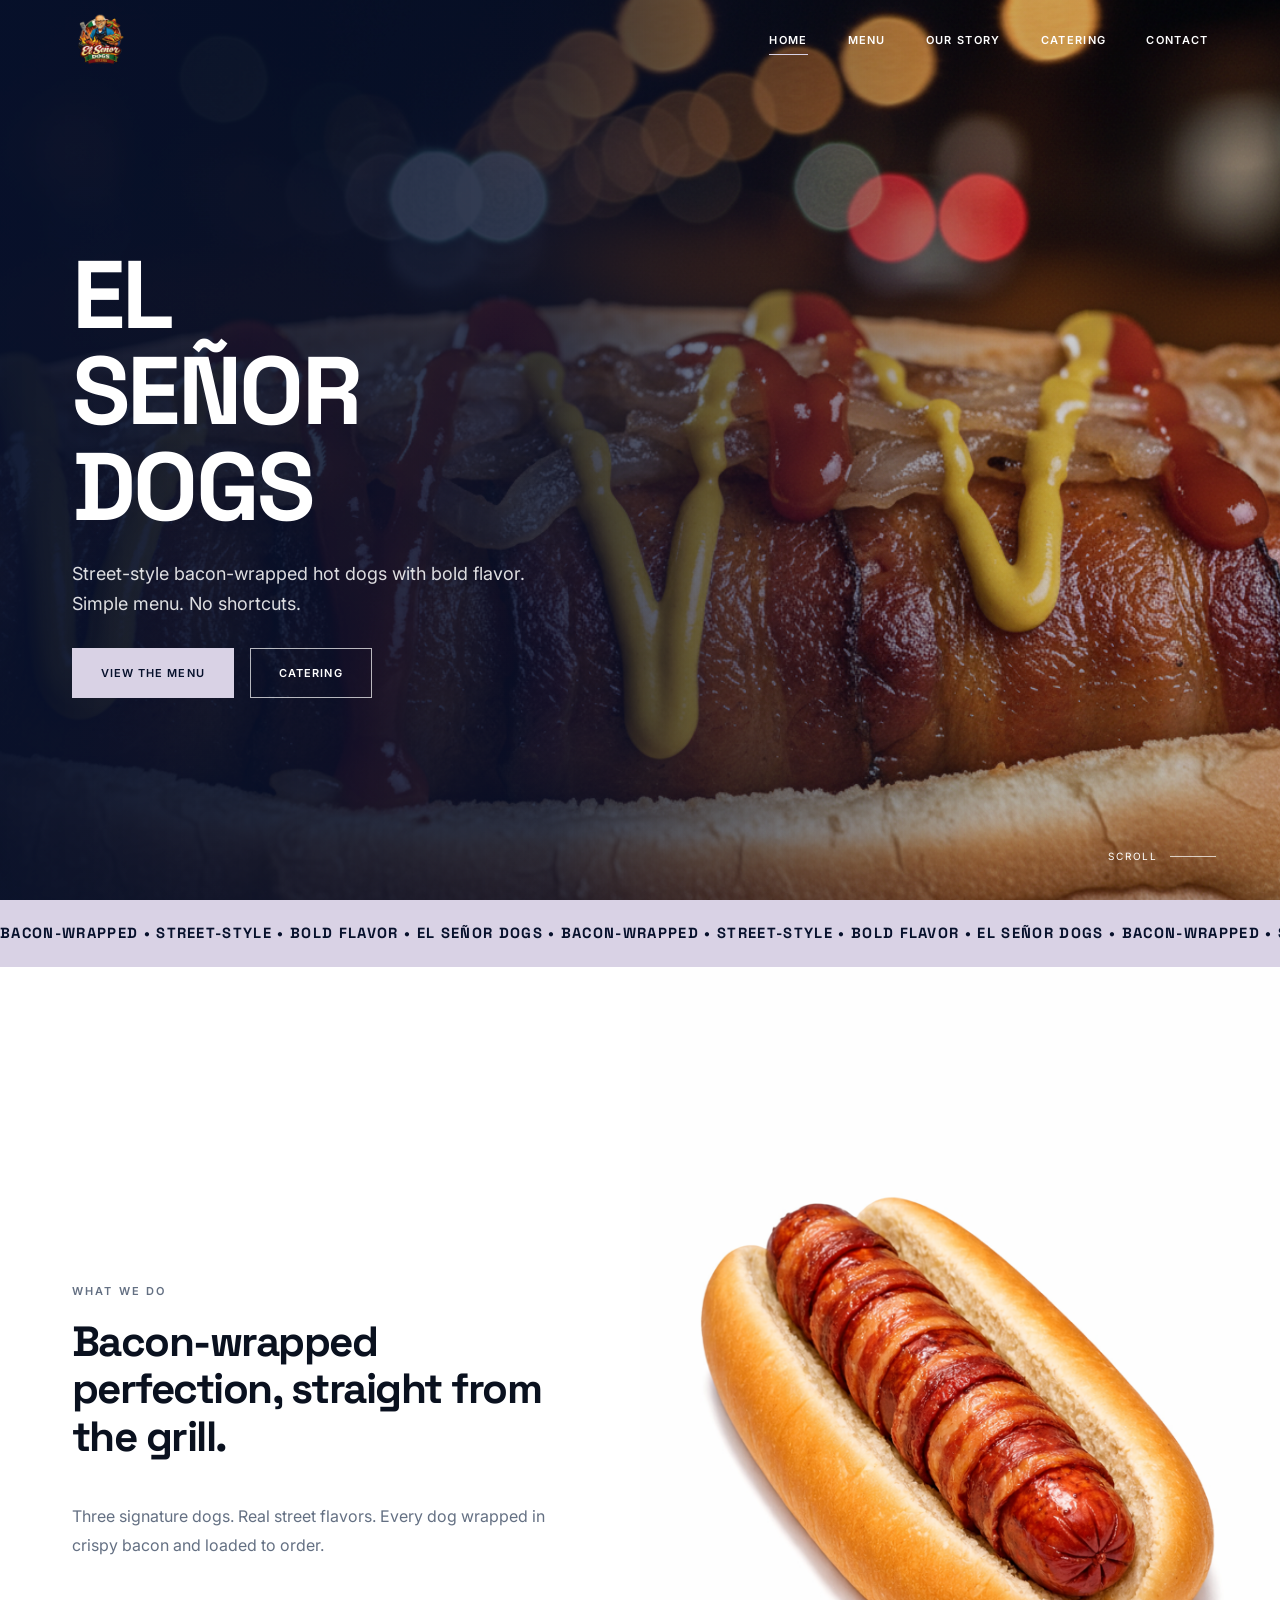
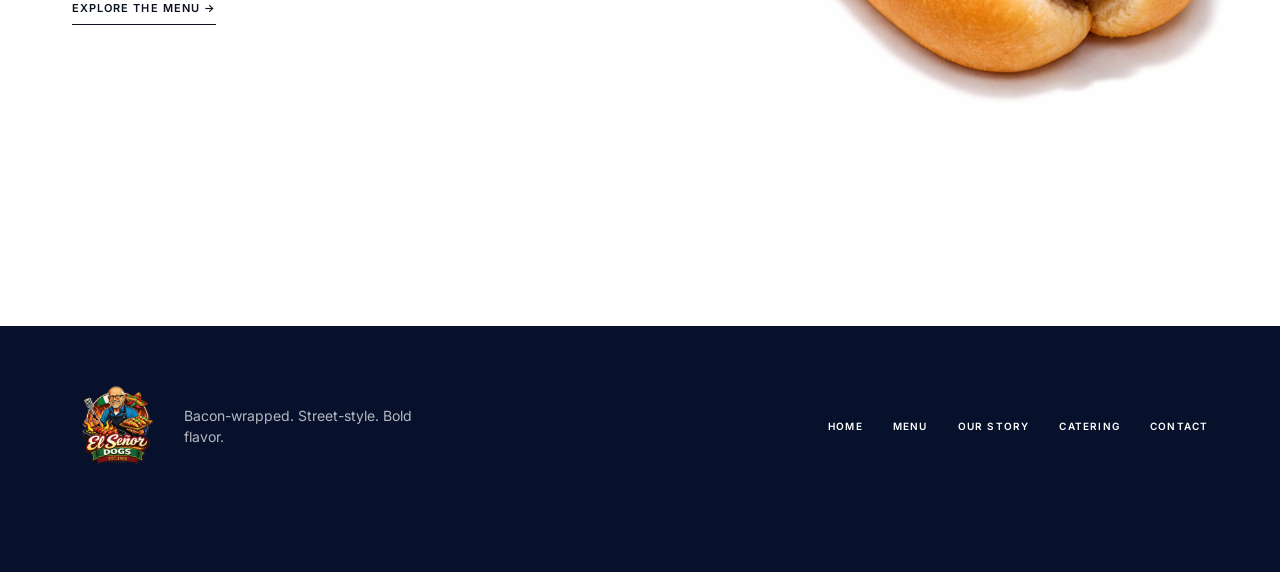
==== commit f3d56abb: "Add files via upload" ====
--- a/index.html
+++ b/index.html
@@ -1,66 +1,66 @@
-<!doctype html>
-<html lang="en">
-<head>
-  <meta charset="utf-8">
-  <meta name="viewport" content="width=device-width, initial-scale=1">
-  <meta name="description" content="Street-style bacon-wrapped hot dogs with bold flavor. Simple menu. No shortcuts.">
-  <meta property="og:title" content="El Señor Dogs">
-  <meta property="og:description" content="Bacon-wrapped. Street-style. Bold flavor.">
-  <meta property="og:type" content="website">
-  <meta property="og:url" content="https://elsenordogs.site/">
-  <meta property="og:image" content="https://elsenordogs.site/assets/social-preview.jpg">
-  <meta property="og:image:type" content="image/jpeg">
-  <meta property="og:image:width" content="1200">
-  <meta property="og:image:height" content="630">
-  <meta property="og:image:alt" content="El Señor Dogs Website">
-  <meta name="twitter:card" content="summary_large_image">
-  <meta name="twitter:title" content="El Señor Dogs">
-  <meta name="twitter:description" content="Bacon-wrapped. Street-style. Bold flavor.">
-  <meta name="twitter:image" content="https://elsenordogs.site/assets/social-preview.jpg">
-  <title>El Señor Dogs</title>
-  <link rel="icon" href="assets/logo.png">
-  <link rel="stylesheet" href="assets/styles.css">
-</head>
-<body>
-  <header class="site-header over-hero">
-    <nav class="nav-shell" aria-label="Main navigation">
-      <a class="logo" href="index.html" aria-label="El Señor Dogs home"><img src="assets/logo.png" alt="El Señor Dogs"></a>
-      <button class="menu-button" type="button" aria-expanded="false" aria-controls="nav-links">Menu</button>
-      <div class="nav-links" id="nav-links">
-        <a class="active" href="index.html">Home</a><a href="menu.html">Menu</a><a href="our-story.html">Our Story</a><a href="catering.html">Catering</a><a href="contact.html">Contact</a>
-      </div>
-    </nav>
-  </header>
-
-  <main>
-    <section class="home-hero">
-      <img class="hero-image" src="assets/hero-dog.png" alt="Bacon-wrapped hot dog close-up">
-      <div class="hero-overlay"></div>
-      <div class="hero-content page-width">
-        <h1><span>EL</span><span>SEÑOR</span><span>DOGS</span></h1>
-        <p>Street-style bacon-wrapped hot dogs with bold flavor. Simple menu. No shortcuts.</p>
-        <div class="hero-actions"><a class="button lavender" href="menu.html">View the menu</a><a class="button outline" href="catering.html">Catering</a></div>
-      </div>
-      <div class="scroll-mark">Scroll <i></i></div>
-    </section>
-
-    <div class="ticker home-ticker" aria-hidden="true"><div>BACON-WRAPPED • STREET-STYLE • BOLD FLAVOR • EL SEÑOR DOGS • BACON-WRAPPED • STREET-STYLE • BOLD FLAVOR • EL SEÑOR DOGS • BACON-WRAPPED • STREET-STYLE • BOLD FLAVOR • EL SEÑOR DOGS • BACON-WRAPPED • STREET-STYLE • BOLD FLAVOR • EL SEÑOR DOGS •</div></div>
-
-    <section class="home-feature">
-      <div class="feature-copy">
-        <p class="kicker">What we do</p>
-        <h2>Bacon-wrapped perfection,<br>straight from the grill.</h2>
-        <p>Three signature dogs. Real street flavors. Every dog wrapped in crispy bacon and loaded to order.</p>
-        <a class="text-link" href="menu.html">Explore the menu <span>→</span></a>
-      </div>
-      <div class="feature-photo"><img src="assets/wizzy.png" alt="Fresh bacon-wrapped hot dog"></div>
-    </section>
-  </main>
-
-  <footer class="site-footer">
-    <div class="footer-main page-width"><div class="footer-brand"><img src="assets/logo.png" alt="El Señor Dogs"><p>Bacon-wrapped. Street-style. Bold flavor.</p></div><div class="footer-links"><a href="index.html">Home</a><a href="menu.html">Menu</a><a href="our-story.html">Our Story</a><a href="catering.html">Catering</a><a href="contact.html">Contact</a></div></div>
-    <div class="copyright page-width">© 2026 El Señor Dogs. All rights reserved.</div>
-  </footer>
-  <script src="assets/script.js"></script>
-</body>
-</html>
+<!doctype html>
+<html lang="en">
+<head>
+  <meta charset="utf-8">
+  <meta name="viewport" content="width=device-width, initial-scale=1">
+  <meta name="description" content="Street-style bacon-wrapped hot dogs with bold flavor. Simple menu. No shortcuts.">
+  <meta property="og:title" content="El Señor Dogs">
+  <meta property="og:description" content="Bacon-wrapped. Street-style. Bold flavor.">
+  <meta property="og:type" content="website">
+  <meta property="og:url" content="https://elsenordogs.site/">
+  <meta property="og:image" content="https://elsenordogs.site/assets/social-preview.jpg">
+  <meta property="og:image:type" content="image/jpeg">
+  <meta property="og:image:width" content="1200">
+  <meta property="og:image:height" content="630">
+  <meta property="og:image:alt" content="El Señor Dogs Website">
+  <meta name="twitter:card" content="summary_large_image">
+  <meta name="twitter:title" content="El Señor Dogs">
+  <meta name="twitter:description" content="Bacon-wrapped. Street-style. Bold flavor.">
+  <meta name="twitter:image" content="https://elsenordogs.site/assets/social-preview.jpg">
+  <title>El Señor Dogs</title>
+  <link rel="icon" href="assets/logo.png">
+  <link rel="stylesheet" href="assets/styles.css">
+</head>
+<body data-page="home">
+  <header class="site-header over-hero">
+    <nav class="nav-shell" aria-label="Main navigation">
+      <a class="logo" href="index.html" aria-label="El Señor Dogs home"><img src="assets/logo.png" alt="El Señor Dogs"></a>
+      <button class="menu-button" type="button" aria-expanded="false" aria-controls="nav-links">Menu</button>
+      <div class="nav-links" id="nav-links">
+        <a class="active" href="index.html">Home</a><a href="menu.html">Menu</a><a href="our-story.html">Our Story</a><a href="catering.html">Catering</a><a href="contact.html">Contact</a>
+      </div>
+    </nav>
+  </header>
+
+  <main>
+    <section class="home-hero">
+      <img class="hero-image" src="assets/hero-dog.png" alt="Bacon-wrapped hot dog close-up">
+      <div class="hero-overlay"></div>
+      <div class="hero-content page-width">
+        <h1><span>EL</span><span>SEÑOR</span><span>DOGS</span></h1>
+        <p>Street-style bacon-wrapped hot dogs with bold flavor. Simple menu. No shortcuts.</p>
+        <div class="hero-actions"><a class="button lavender" data-content="primary-button" href="menu.html">View the menu</a><a class="button outline" data-content="secondary-button" href="catering.html">Catering</a></div>
+      </div>
+      <div class="scroll-mark">Scroll <i></i></div>
+    </section>
+
+    <div class="ticker home-ticker" aria-hidden="true"><div>BACON-WRAPPED • STREET-STYLE • BOLD FLAVOR • EL SEÑOR DOGS • BACON-WRAPPED • STREET-STYLE • BOLD FLAVOR • EL SEÑOR DOGS • BACON-WRAPPED • STREET-STYLE • BOLD FLAVOR • EL SEÑOR DOGS • BACON-WRAPPED • STREET-STYLE • BOLD FLAVOR • EL SEÑOR DOGS •</div></div>
+
+    <section class="home-feature" data-section="homeFeature">
+      <div class="feature-copy">
+        <p class="kicker">What we do</p>
+        <h2>Bacon-wrapped perfection,<br>straight from the grill.</h2>
+        <p>Three signature dogs. Real street flavors. Every dog wrapped in crispy bacon and loaded to order.</p>
+        <a class="text-link" href="menu.html">Explore the menu <span>→</span></a>
+      </div>
+      <div class="feature-photo"><img src="assets/wizzy.png" alt="Fresh bacon-wrapped hot dog"></div>
+    </section>
+  </main>
+
+  <footer class="site-footer">
+    <div class="footer-main page-width"><div class="footer-brand"><img src="assets/logo.png" alt="El Señor Dogs"><p>Bacon-wrapped. Street-style. Bold flavor.</p></div><div class="footer-links"><a href="index.html">Home</a><a href="menu.html">Menu</a><a href="our-story.html">Our Story</a><a href="catering.html">Catering</a><a href="contact.html">Contact</a></div></div>
+    <div class="copyright page-width">© 2026 El Señor Dogs. All rights reserved.</div>
+  </footer>
+  <script src="assets/content.js"></script><script src="assets/script.js"></script>
+</body>
+</html>
--- a/assets/styles.css
+++ b/assets/styles.css
@@ -1,50 +1,52 @@
-@import url('https://fonts.googleapis.com/css2?family=Inter:wght@300;400;500;600&family=Space+Grotesk:wght@400;500;600;700&display=swap');
-:root{--navy:#07112c;--ink:#0a111f;--lavender:#d9d2e5;--white:#fff;--muted:#647083}
-*{box-sizing:border-box}html{scroll-behavior:smooth}body{margin:0;color:var(--ink);background:#fff;font-family:Inter,Arial,sans-serif;line-height:1.5}a{color:inherit;text-decoration:none}img{display:block;max-width:100%}button,input,textarea{font:inherit}.page-width{width:min(1137px,calc(100% - 48px));margin-inline:auto}
-.site-header{position:fixed;z-index:50;inset:0 0 auto;height:80px;color:#fff}.site-header.solid,.site-header.scrolled{background:var(--navy);box-shadow:0 8px 25px rgba(0,0,0,.12)}.nav-shell{width:min(1137px,calc(100% - 48px));height:100%;margin:auto;display:flex;align-items:center;justify-content:space-between}.logo{position:relative;z-index:2;display:inline-flex;align-items:center;justify-content:center;width:56px;height:56px;cursor:pointer;touch-action:manipulation}.logo img{width:56px;height:56px;object-fit:contain}.nav-links{display:flex;gap:40px;align-items:center}.nav-links a{text-transform:uppercase;letter-spacing:.12em;font-size:11px;font-weight:600;position:relative}.nav-links a:after{content:"";position:absolute;left:0;bottom:-7px;width:0;height:1px;background:var(--lavender);transition:width .2s}.nav-links a:hover:after,.nav-links a.active:after{width:100%}.menu-button{display:none;background:none;border:1px solid rgba(255,255,255,.55);color:#fff;text-transform:uppercase;letter-spacing:.12em;font-size:11px;padding:9px 12px}
-.home-hero{height:100vh;min-height:680px;display:flex;align-items:center;position:relative;overflow:hidden;color:#fff}.hero-image{position:absolute;inset:0;width:100%;height:100%;object-fit:cover}.hero-overlay{position:absolute;inset:0;background:linear-gradient(90deg,rgba(7,17,44,.95),rgba(7,17,44,.8) 43%,rgba(7,17,44,.2) 78%,rgba(7,17,44,.16))}.hero-content{position:relative;z-index:2;padding-top:45px}.hero-content h1{font-family:"Space Grotesk",sans-serif;font-size:clamp(68px,7.5vw,96px);line-height:1;letter-spacing:-.025em;margin:0;font-weight:700}.hero-content h1 span{display:block}.hero-content>p{max-width:500px;font-size:18px;line-height:1.65;color:rgba(255,255,255,.86);margin:24px 0 30px}.hero-actions{display:flex;gap:16px}.button{min-height:50px;padding:0 28px;display:inline-flex;align-items:center;justify-content:center;border:1px solid;text-transform:uppercase;letter-spacing:.1em;font-size:11px;font-weight:600;cursor:pointer;transition:.2s}.button.lavender{background:var(--lavender);border-color:var(--lavender);color:var(--navy)}.button.lavender:hover{background:transparent;color:#fff}.button.outline{border-color:rgba(255,255,255,.7);color:#fff}.button.outline:hover{background:#fff;color:var(--navy)}.button.navy{background:var(--navy);border-color:var(--navy);color:#fff}.button.navy:hover{background:var(--lavender);border-color:var(--lavender);color:var(--navy)}.scroll-mark{position:absolute;z-index:2;right:5%;bottom:36px;display:flex;align-items:center;gap:12px;text-transform:uppercase;letter-spacing:.18em;font-size:10px}.scroll-mark i{width:46px;height:1px;background:rgba(255,255,255,.7)}
-.ticker{overflow:hidden;white-space:nowrap;background:var(--lavender);color:var(--navy)}.ticker.dark{background:var(--navy);color:#fff}.ticker div{width:max-content;padding:clamp(25px,1.6vw,22px) 0;font-family:"Space Grotesk",sans-serif;font-size:clamp(13px,1.15vw,16px);line-height:1.15;font-weight:700;letter-spacing:.09em;animation:ticker 20s linear infinite;will-change:transform}.home-ticker div{animation-duration:14s}@keyframes ticker{to{transform:translateX(-30%)}}
-.home-feature{min-height:610px;display:grid;grid-template-columns:1fr 1fr}.feature-copy{padding:105px max(48px,calc((100vw - 1137px)/2)) 90px;display:flex;flex-direction:column;justify-content:center}.kicker,.section-label,.page-hero p{text-transform:uppercase;letter-spacing:.2em;font-size:11px;font-weight:600;margin:0 0 18px}.kicker{color:var(--muted)}.feature-copy h2,.sides h2,.form-intro h2{font-family:"Space Grotesk",sans-serif;font-size:clamp(34px,3.3vw,48px);line-height:1.12;letter-spacing:-.035em;margin:0 0 26px}.feature-copy>p:not(.kicker){max-width:500px;color:var(--muted);line-height:1.8}.text-link{margin-top:25px;width:max-content;text-transform:uppercase;letter-spacing:.1em;font-size:11px;font-weight:600;border-bottom:1px solid;padding-bottom:7px}.text-link span{margin-left:28px}.feature-photo{min-height:610px;overflow:hidden}.feature-photo img{width:100%;height:100%;object-fit:cover;transition:transform .5s}.feature-photo:hover img{transform:scale(1.035)}
-.page-hero{height:324px;padding-top:80px;background:var(--navy);color:#fff;display:flex;align-items:center}.page-hero p{color:var(--lavender);margin-bottom:10px}.page-hero h1{font-family:"Space Grotesk",sans-serif;font-size:clamp(48px,5.7vw,72px);line-height:1;letter-spacing:-.03em;margin:0}.menu-section{padding:88px 0 110px}.dog-grid{display:grid;grid-template-columns:1fr 1fr;column-gap:48px;row-gap:3.5px;margin-top:48px}.dog-card.left{grid-column:1}.dog-card.right{grid-column:2}.dog-card:nth-child(1){grid-row:1}.dog-card:nth-child(2){grid-row:2;transform:translateY(6px)}.dog-card:nth-child(3){grid-row:3}.dog-photo{height:320px;overflow:hidden;background:#f3f3f3}.dog-photo img{width:100%;height:100%;object-fit:cover;transition:transform .5s}.dog-card:hover .dog-photo img{transform:scale(1.04)}.dog-title{display:flex;align-items:flex-start;justify-content:space-between;gap:24px;padding-top:22px}.dog-title h2{font-family:"Space Grotesk",sans-serif;font-size:25px;letter-spacing:-.02em;margin:0}.dog-title strong{font-family:"Space Grotesk",sans-serif;font-size:20px}.dog-card>p{color:var(--muted);line-height:1.7;margin:12px 0 0}.sides{background:var(--lavender);padding:90px 0}.sides-inner{display:grid;grid-template-columns:1.2fr .8fr .8fr;gap:70px}.sides h2{margin:0}.price-list p{display:flex;justify-content:space-between;border-bottom:1px solid rgba(7,17,44,.22);padding:12px 0;margin:0}.toppings h3{font-family:"Space Grotesk",sans-serif;font-size:24px;margin:0 0 8px}.toppings p{line-height:1.8}
-.story-image{height:384px;overflow:hidden}.story-image img{width:100%;height:100%;object-fit:cover;object-position:center 55%}.story-copy{padding:90px 0 105px}.story-text{max-width:780px;margin:auto}.story-text p{font-size:18px;line-height:1.9;margin:0 0 25px}.pillars{display:grid;grid-template-columns:repeat(3,1fr);border-block:1px solid #d9dce2;margin-top:70px}.pillars span{padding:30px 10px;text-align:center;text-transform:uppercase;font-family:"Space Grotesk",sans-serif;font-size:20px}.pillars span+span{border-left:1px solid #d9dce2}
-.form-layout{min-height:584px;padding:96px 0;display:grid;grid-template-columns:1fr 1fr;gap:64px;align-items:start}.form-intro p{max-width:490px;color:var(--muted);line-height:1.8}.form-intro>span{display:inline-block;margin-top:20px;padding:10px 15px;background:var(--lavender);font-size:11px;font-weight:600;text-transform:uppercase;letter-spacing:.1em}.jotform-wrap{min-width:0;min-height:620px;overflow:hidden}.jotform-wrap iframe{display:block;width:100%!important;max-width:100%;border:0}.contact-form{display:flex;flex-direction:column;gap:18px}.contact-form label{display:flex;flex-direction:column;gap:8px;text-transform:uppercase;letter-spacing:.1em;font-size:10px;font-weight:600}.contact-form input,.contact-form textarea{width:100%;padding:13px 14px;border:1px solid #d4d8df;color:var(--ink);outline:none;font-size:14px;text-transform:none;letter-spacing:0}.contact-form input:focus,.contact-form textarea:focus{border-color:var(--navy)}.contact-form textarea{resize:vertical}.contact-form .button{align-self:flex-start}.form-note{font-size:12px;color:var(--muted);margin:0}
-.site-footer{background:var(--navy);color:#fff;padding:56px 0 24px}.footer-main{display:flex;align-items:center;justify-content:space-between;gap:50px}.footer-brand{display:flex;align-items:center;gap:24px}.footer-brand img{width:88px;height:88px;object-fit:contain}.footer-brand p{max-width:260px;color:rgba(255,255,255,.7);font-size:14px}.footer-links{display:flex;gap:30px;flex-wrap:wrap;justify-content:flex-end}.footer-links a{text-transform:uppercase;letter-spacing:.12em;font-size:10px;font-weight:600}.footer-links a:hover{color:var(--lavender)}.copyright{margin-top:40px;padding-top:20px;border-top:1px solid rgba(255,255,255,.14);color:rgba(255,255,255,.48);font-size:11px}
-@media(max-width:800px){.site-header{height:72px}.nav-shell{width:calc(100% - 32px)}.logo{width:50px;height:50px}.logo img{width:50px;height:50px}.menu-button{display:block}.nav-links{display:none;position:absolute;top:72px;left:0;right:0;padding:25px 24px 32px;background:var(--navy);border-top:1px solid rgba(255,255,255,.15);flex-direction:column;align-items:flex-start;gap:22px}.nav-links.open{display:flex}.nav-links a{font-size:13px}.site-header.over-hero.menu-open{background:var(--navy)}.page-width{width:calc(100% - 32px)}.home-hero{min-height:700px}.hero-image{object-position:62% center}.hero-overlay{background:linear-gradient(90deg,rgba(7,17,44,.94),rgba(7,17,44,.58))}.hero-content h1{font-size:68px}.hero-content>p{font-size:16px;max-width:390px}.hero-actions{flex-wrap:wrap}.scroll-mark{display:none}.home-feature{grid-template-columns:1fr}.feature-copy{padding:80px 24px}.feature-photo{min-height:440px;grid-row:1}.page-hero{height:280px;padding-top:72px}.dog-grid{grid-template-columns:1fr}.dog-card.left,.dog-card.right{grid-column:1}.dog-photo{height:300px}.sides-inner{grid-template-columns:1fr;gap:35px}.story-image{height:330px}.story-text p{font-size:16px}.pillars{grid-template-columns:1fr}.pillars span+span{border-left:0;border-top:1px solid #d9dce2}.form-layout{grid-template-columns:1fr;gap:45px;padding:70px 0}.footer-main{align-items:flex-start;flex-direction:column}.footer-links{justify-content:flex-start}}
-@media(max-width:480px){.hero-content h1{font-size:58px}.hero-actions{flex-direction:column;align-items:flex-start}.button{width:100%}.dog-photo{height:250px}.footer-links{gap:18px}.footer-brand{align-items:flex-start}.footer-brand img{width:70px;height:70px}}
-.page-hero>.page-width{transform:translateY(-7px)}
+@import url('https://fonts.googleapis.com/css2?family=Inter:wght@300;400;500;600&family=Space+Grotesk:wght@400;500;600;700&display=swap');
+:root{--navy:#07112c;--ink:#0a111f;--lavender:#d9d2e5;--white:#fff;--muted:#647083}
+*{box-sizing:border-box}html{scroll-behavior:smooth}body{margin:0;color:var(--ink);background:#fff;font-family:Inter,Arial,sans-serif;line-height:1.5}a{color:inherit;text-decoration:none}img{display:block;max-width:100%}button,input,textarea{font:inherit}.page-width{width:min(1137px,calc(100% - 48px));margin-inline:auto}
+.site-header{position:fixed;z-index:50;inset:0 0 auto;height:80px;color:#fff}.site-header.solid,.site-header.scrolled{background:var(--navy);box-shadow:0 8px 25px rgba(0,0,0,.12)}.nav-shell{width:min(1137px,calc(100% - 48px));height:100%;margin:auto;display:flex;align-items:center;justify-content:space-between}.logo{position:relative;z-index:2;display:inline-flex;align-items:center;justify-content:center;width:56px;height:56px;cursor:pointer;touch-action:manipulation}.logo img{width:56px;height:56px;object-fit:contain}.nav-links{display:flex;gap:40px;align-items:center}.nav-links a{text-transform:uppercase;letter-spacing:.12em;font-size:11px;font-weight:600;position:relative}.nav-links a:after{content:"";position:absolute;left:0;bottom:-7px;width:0;height:1px;background:var(--lavender);transition:width .2s}.nav-links a:hover:after,.nav-links a.active:after{width:100%}.menu-button{display:none;background:none;border:1px solid rgba(255,255,255,.55);color:#fff;text-transform:uppercase;letter-spacing:.12em;font-size:11px;padding:9px 12px}
+.home-hero{height:100vh;min-height:680px;display:flex;align-items:center;position:relative;overflow:hidden;color:#fff}.hero-image{position:absolute;inset:0;width:100%;height:100%;object-fit:cover}.hero-overlay{position:absolute;inset:0;background:linear-gradient(90deg,rgba(7,17,44,.95),rgba(7,17,44,.8) 43%,rgba(7,17,44,.2) 78%,rgba(7,17,44,.16))}.hero-content{position:relative;z-index:2;padding-top:45px}.hero-content h1{font-family:"Space Grotesk",sans-serif;font-size:clamp(68px,7.5vw,96px);line-height:1;letter-spacing:-.025em;margin:0;font-weight:700}.hero-content h1 span{display:block}.hero-content>p{max-width:500px;font-size:18px;line-height:1.65;color:rgba(255,255,255,.86);margin:24px 0 30px}.hero-actions{display:flex;gap:16px}.button{min-height:50px;padding:0 28px;display:inline-flex;align-items:center;justify-content:center;border:1px solid;text-transform:uppercase;letter-spacing:.1em;font-size:11px;font-weight:600;cursor:pointer;transition:.2s}.button.lavender{background:var(--lavender);border-color:var(--lavender);color:var(--navy)}.button.lavender:hover{background:transparent;color:#fff}.button.outline{border-color:rgba(255,255,255,.7);color:#fff}.button.outline:hover{background:#fff;color:var(--navy)}.button.navy{background:var(--navy);border-color:var(--navy);color:#fff}.button.navy:hover{background:var(--lavender);border-color:var(--lavender);color:var(--navy)}.scroll-mark{position:absolute;z-index:2;right:5%;bottom:36px;display:flex;align-items:center;gap:12px;text-transform:uppercase;letter-spacing:.18em;font-size:10px}.scroll-mark i{width:46px;height:1px;background:rgba(255,255,255,.7)}
+.ticker{overflow:hidden;white-space:nowrap;background:var(--lavender);color:var(--navy)}.ticker.dark{background:var(--navy);color:#fff}.ticker div{width:max-content;padding:clamp(25px,1.6vw,22px) 0;font-family:"Space Grotesk",sans-serif;font-size:clamp(13px,1.15vw,16px);line-height:1.15;font-weight:700;letter-spacing:.09em;animation:ticker 20s linear infinite;will-change:transform}.home-ticker div{animation-duration:14s}@keyframes ticker{to{transform:translateX(-30%)}}
+.home-feature{min-height:610px;display:grid;grid-template-columns:1fr 1fr}.feature-copy{padding:105px max(48px,calc((100vw - 1137px)/2)) 90px;display:flex;flex-direction:column;justify-content:center}.kicker,.section-label,.page-hero p{text-transform:uppercase;letter-spacing:.2em;font-size:11px;font-weight:600;margin:0 0 18px}.kicker{color:var(--muted)}.feature-copy h2,.sides h2,.form-intro h2{font-family:"Space Grotesk",sans-serif;font-size:clamp(34px,3.3vw,48px);line-height:1.12;letter-spacing:-.035em;margin:0 0 26px}.feature-copy>p:not(.kicker){max-width:500px;color:var(--muted);line-height:1.8}.text-link{margin-top:25px;width:max-content;text-transform:uppercase;letter-spacing:.1em;font-size:11px;font-weight:600;border-bottom:1px solid;padding-bottom:7px}.text-link span{margin-left:28px}.feature-photo{min-height:610px;overflow:hidden}.feature-photo img{width:100%;height:100%;object-fit:cover;transition:transform .5s}.feature-photo:hover img{transform:scale(1.035)}
+.page-hero{height:324px;padding-top:80px;background:var(--navy);color:#fff;display:flex;align-items:center}.page-hero p{color:var(--lavender);margin-bottom:10px}.page-hero h1{font-family:"Space Grotesk",sans-serif;font-size:clamp(48px,5.7vw,72px);line-height:1;letter-spacing:-.03em;margin:0}.menu-section{padding:88px 0 110px}.dog-grid{display:grid;grid-template-columns:1fr 1fr;column-gap:48px;row-gap:3.5px;margin-top:48px}.dog-card.left{grid-column:1}.dog-card.right{grid-column:2}.dog-card:nth-child(1){grid-row:1}.dog-card:nth-child(2){grid-row:2;transform:translateY(6px)}.dog-card:nth-child(3){grid-row:3}.dog-photo{height:320px;overflow:hidden;background:#f3f3f3}.dog-photo img{width:100%;height:100%;object-fit:cover;transition:transform .5s}.dog-card:hover .dog-photo img{transform:scale(1.04)}.dog-title{display:flex;align-items:flex-start;justify-content:space-between;gap:24px;padding-top:22px}.dog-title h2{font-family:"Space Grotesk",sans-serif;font-size:25px;letter-spacing:-.02em;margin:0}.dog-title strong{font-family:"Space Grotesk",sans-serif;font-size:20px}.dog-card>p{color:var(--muted);line-height:1.7;margin:12px 0 0}.sides{background:var(--lavender);padding:90px 0}.sides-inner{display:grid;grid-template-columns:1.2fr .8fr .8fr;gap:70px}.sides h2{margin:0}.price-list p{display:flex;justify-content:space-between;border-bottom:1px solid rgba(7,17,44,.22);padding:12px 0;margin:0}.toppings h3{font-family:"Space Grotesk",sans-serif;font-size:24px;margin:0 0 8px}.toppings p{line-height:1.8}
+.story-image{height:384px;overflow:hidden}.story-image img{width:100%;height:100%;object-fit:cover;object-position:center 55%}.story-copy{padding:90px 0 105px}.story-text{max-width:780px;margin:auto}.story-text p{font-size:18px;line-height:1.9;margin:0 0 25px}.pillars{display:grid;grid-template-columns:repeat(3,1fr);border-block:1px solid #d9dce2;margin-top:70px}.pillars span{padding:30px 10px;text-align:center;text-transform:uppercase;font-family:"Space Grotesk",sans-serif;font-size:20px}.pillars span+span{border-left:1px solid #d9dce2}
+.form-layout{min-height:584px;padding:96px 0;display:grid;grid-template-columns:1fr 1fr;gap:64px;align-items:start}.form-intro p{max-width:490px;color:var(--muted);line-height:1.8}.form-intro>span{display:inline-block;margin-top:20px;padding:10px 15px;background:var(--lavender);font-size:11px;font-weight:600;text-transform:uppercase;letter-spacing:.1em}.jotform-wrap{min-width:0;min-height:620px;overflow:hidden}.jotform-wrap iframe{display:block;width:100%!important;max-width:100%;border:0}.contact-form{display:flex;flex-direction:column;gap:18px}.contact-form label{display:flex;flex-direction:column;gap:8px;text-transform:uppercase;letter-spacing:.1em;font-size:10px;font-weight:600}.contact-form input,.contact-form textarea{width:100%;padding:13px 14px;border:1px solid #d4d8df;color:var(--ink);outline:none;font-size:14px;text-transform:none;letter-spacing:0}.contact-form input:focus,.contact-form textarea:focus{border-color:var(--navy)}.contact-form textarea{resize:vertical}.contact-form .button{align-self:flex-start}.form-note{font-size:12px;color:var(--muted);margin:0}
+.site-footer{background:var(--navy);color:#fff;padding:56px 0 24px}.footer-main{display:flex;align-items:center;justify-content:space-between;gap:50px}.footer-brand{display:flex;align-items:center;gap:24px}.footer-brand img{width:88px;height:88px;object-fit:contain}.footer-brand p{max-width:260px;color:rgba(255,255,255,.7);font-size:14px}.footer-links{display:flex;gap:30px;flex-wrap:wrap;justify-content:flex-end}.footer-links a{text-transform:uppercase;letter-spacing:.12em;font-size:10px;font-weight:600}.footer-links a:hover{color:var(--lavender)}.copyright{margin-top:40px;padding-top:20px;border-top:1px solid rgba(255,255,255,.14);color:rgba(255,255,255,.48);font-size:11px}
+@media(max-width:800px){.site-header{height:72px}.nav-shell{width:calc(100% - 32px)}.logo{width:50px;height:50px}.logo img{width:50px;height:50px}.menu-button{display:block}.nav-links{display:none;position:absolute;top:72px;left:0;right:0;padding:25px 24px 32px;background:var(--navy);border-top:1px solid rgba(255,255,255,.15);flex-direction:column;align-items:flex-start;gap:22px}.nav-links.open{display:flex}.nav-links a{font-size:13px}.site-header.over-hero.menu-open{background:var(--navy)}.page-width{width:calc(100% - 32px)}.home-hero{min-height:700px}.hero-image{object-position:62% center}.hero-overlay{background:linear-gradient(90deg,rgba(7,17,44,.94),rgba(7,17,44,.58))}.hero-content h1{font-size:68px}.hero-content>p{font-size:16px;max-width:390px}.hero-actions{flex-wrap:wrap}.scroll-mark{display:none}.home-feature{grid-template-columns:1fr}.feature-copy{padding:80px 24px}.feature-photo{min-height:440px;grid-row:1}.page-hero{height:280px;padding-top:72px}.dog-grid{grid-template-columns:1fr}.dog-card.left,.dog-card.right{grid-column:1}.dog-photo{height:300px}.sides-inner{grid-template-columns:1fr;gap:35px}.story-image{height:330px}.story-text p{font-size:16px}.pillars{grid-template-columns:1fr}.pillars span+span{border-left:0;border-top:1px solid #d9dce2}.form-layout{grid-template-columns:1fr;gap:45px;padding:70px 0}.footer-main{align-items:flex-start;flex-direction:column}.footer-links{justify-content:flex-start}}
+@media(max-width:480px){.hero-content h1{font-size:58px}.hero-actions{flex-direction:column;align-items:flex-start}.button{width:100%}.dog-photo{height:250px}.footer-links{gap:18px}.footer-brand{align-items:flex-start}.footer-brand img{width:70px;height:70px}}
+.page-hero>.page-width{transform:translateY(-7px)}
 .form-trap{position:absolute!important;left:-9999px!important;width:1px!important;height:1px!important;opacity:0!important}
-
-/* Motion and transitions */
-@view-transition{navigation:auto}
-::view-transition-old(root){animation:page-out .18s ease both}
-::view-transition-new(root){animation:page-in .38s cubic-bezier(.22,1,.36,1) both}
-@keyframes page-in{from{opacity:0;transform:translateY(10px)}to{opacity:1;transform:none}}
-@keyframes page-out{to{opacity:0;transform:translateY(-5px)}}
-body{animation:body-in .45s ease both}
-@keyframes body-in{from{opacity:0}to{opacity:1}}
-.home-hero .hero-image{animation:hero-settle 1.25s cubic-bezier(.22,1,.36,1) both}
-@keyframes hero-settle{from{transform:scale(1.06)}to{transform:scale(1)}}
-.hero-content h1 span{opacity:0;animation:hero-line .7s cubic-bezier(.22,1,.36,1) forwards}
-.hero-content h1 span:nth-child(1){animation-delay:.12s}.hero-content h1 span:nth-child(2){animation-delay:.2s}.hero-content h1 span:nth-child(3){animation-delay:.28s}
-@keyframes hero-line{from{opacity:0;transform:translateY(34px)}to{opacity:1;transform:none}}
-.hero-content>p,.hero-actions{opacity:0;animation:hero-copy .65s ease forwards}.hero-content>p{animation-delay:.4s}.hero-actions{animation-delay:.52s}
-@keyframes hero-copy{from{opacity:0;transform:translateY(16px)}to{opacity:1;transform:none}}
-.page-hero p,.page-hero h1{opacity:0;animation:header-rise .58s cubic-bezier(.22,1,.36,1) forwards}.page-hero p{animation-delay:.08s}.page-hero h1{animation-delay:.16s}
-@keyframes header-rise{from{opacity:0;transform:translateY(20px)}to{opacity:1;transform:none}}
-.motion-ready .reveal-item{opacity:0;transform:translateY(28px);transition:opacity .65s ease,transform .65s cubic-bezier(.22,1,.36,1);transition-delay:var(--reveal-delay,0ms)}
-.motion-ready .reveal-item.is-visible{opacity:1;transform:none}
-.button{transition:background-color .22s,color .22s,border-color .22s,transform .22s,box-shadow .22s}.button:hover{transform:translateY(-3px);box-shadow:0 8px 20px rgba(7,17,44,.16)}.button:active{transform:translateY(-1px)}
-.text-link span{display:inline-block;transition:transform .22s}.text-link:hover span{transform:translateX(7px)}
-.logo img{transition:transform .3s ease}.logo:hover img{transform:scale(1.06) rotate(-2deg)}
-.footer-links a,.nav-links a{transition:color .2s,opacity .2s}.footer-links a:hover{transform:none}
-.dog-title h2{transition:color .22s}.dog-card:hover .dog-title h2{color:#34416a}
-.scroll-mark i{transform-origin:left;animation:scroll-line 1.8s ease-in-out infinite}@keyframes scroll-line{50%{transform:scaleX(.45);opacity:.45}}
-@media(max-width:800px){.nav-links{display:flex;visibility:hidden;opacity:0;transform:translateY(-12px);pointer-events:none;transition:opacity .24s ease,transform .24s ease,visibility .24s}.nav-links.open{visibility:visible;opacity:1;transform:none;pointer-events:auto}}
-@media(prefers-reduced-motion:reduce){html{scroll-behavior:auto}.ticker div,.home-hero .hero-image,.hero-content h1 span,.hero-content>p,.hero-actions,.page-hero p,.page-hero h1,.scroll-mark i,body{animation:none!important}.motion-ready .reveal-item{opacity:1!important;transform:none!important;transition:none!important}.dog-photo img,.feature-photo img,.button,.logo img,.text-link span,.nav-links{transition:none!important}}
-
-/* Responsive refinements for phones, tablets, laptops and wide screens */
-html,body{max-width:100%;overflow-x:hidden}input,textarea,button{max-width:100%}.jotform-wrap iframe{min-height:620px}
-@media(min-width:1440px){.home-hero{max-height:980px}.hero-content h1{font-size:104px}.feature-copy{padding-left:max(72px,calc((100vw - 1280px)/2))}.page-width,.nav-shell{width:min(1280px,calc(100% - 96px))}}
-@media(max-width:1100px){.page-width,.nav-shell{width:calc(100% - 56px)}.nav-links{gap:26px}.hero-content h1{font-size:clamp(70px,9vw,92px)}.home-feature{grid-template-columns:1fr 1fr}.feature-copy{padding:80px 42px}.dog-grid{column-gap:34px}.sides-inner{grid-template-columns:1fr 1fr;gap:45px}.sides-inner>div:first-child{grid-column:1/-1}.form-layout{gap:42px}.footer-main{gap:34px}.footer-links{gap:22px}}
-@media(max-width:800px){.home-hero{height:100svh;min-height:640px}.home-feature{grid-template-columns:1fr}.feature-copy{padding:70px 24px}.feature-photo{min-height:clamp(320px,65vw,440px)}.dog-card:nth-child(1),.dog-card:nth-child(2),.dog-card:nth-child(3){grid-row:auto;transform:none}.dog-grid{row-gap:54px;margin-top:34px}.dog-photo{height:clamp(240px,58vw,330px)}.sides-inner>div:first-child{grid-column:auto}.form-layout{grid-template-columns:1fr}.jotform-wrap{width:100%;min-height:560px}.jotform-wrap iframe{min-height:560px}.contact-form{width:100%}.footer-links{line-height:2}.home-ticker div{animation-duration:12s}}
-@media(max-width:520px){.page-width,.nav-shell{width:calc(100% - 32px)}.home-hero{min-height:620px}.hero-content{padding-top:64px}.hero-content h1{font-size:clamp(52px,17vw,64px)}.hero-content>p{font-size:15px;line-height:1.6}.hero-actions{width:100%;gap:12px}.hero-actions .button{width:100%}.ticker div{padding:16px 0;font-size:12px;letter-spacing:.075em}.home-ticker div{animation-duration:10s}.page-hero{height:350px}.page-hero h1{font-size:44px}.menu-section,.story-copy{padding-top:62px;padding-bottom:72px}.dog-title{gap:14px}.dog-title h2{font-size:21px}.dog-title strong{font-size:18px}.sides{padding:65px 0}.form-layout{padding:58px 0;gap:36px}.form-intro h2{font-size:32px}.jotform-wrap{min-height:520px}.jotform-wrap iframe{min-height:520px}.footer-brand{width:100%}.footer-brand p{font-size:13px}.copyright{margin-top:30px}}
+.site-announcements{position:relative;z-index:60;background:var(--lavender);color:var(--navy)}.announcement{min-height:38px;padding:9px 24px;display:flex;justify-content:center;align-items:center;gap:18px;text-align:center;font-size:12px;font-weight:600}.announcement a{text-transform:uppercase;letter-spacing:.08em;font-size:10px;border-bottom:1px solid}.has-announcement .site-header{top:auto}.item-flags{display:flex;gap:8px;margin-top:10px}.item-flags span{background:var(--lavender);padding:5px 8px;text-transform:uppercase;letter-spacing:.09em;font-size:9px;font-weight:600}.availability-sold-out .dog-photo img{filter:grayscale(1);opacity:.68}.availability-sold-out,.availability-coming-soon{position:relative}.toppings p{white-space:pre-line}.footer-social{display:flex;gap:18px;justify-content:flex-end;margin-top:18px}.footer-social a{text-transform:uppercase;letter-spacing:.12em;font-size:10px;color:var(--lavender)}.business-summary{padding-bottom:28px;text-align:center;color:rgba(255,255,255,.72);font-size:12px}.business-summary span{margin:0 8px;color:var(--lavender)}.dynamic-section{padding:90px 0}.dynamic-section h2{font-family:"Space Grotesk",sans-serif;font-size:clamp(34px,3.3vw,48px);letter-spacing:-.035em;margin:0 0 35px}.events-section{background:#f4f3f6}.event-grid{display:grid;grid-template-columns:repeat(3,1fr);gap:20px}.event-grid article{background:#fff;padding:28px;border-top:4px solid var(--navy)}.event-grid time{color:var(--muted);font-size:11px;text-transform:uppercase;letter-spacing:.1em}.event-grid h3{font-family:"Space Grotesk",sans-serif;font-size:22px;margin:12px 0}.event-grid p{color:var(--muted)}.gallery-grid{display:grid;grid-template-columns:repeat(3,1fr);gap:16px}.gallery-grid figure{margin:0}.gallery-grid img{width:100%;aspect-ratio:1;object-fit:cover}.gallery-grid figcaption{padding-top:8px;color:var(--muted);font-size:12px}
+@media(max-width:800px){.event-grid,.gallery-grid{grid-template-columns:1fr}.footer-social{justify-content:flex-start}.announcement{align-items:flex-start;flex-direction:column;gap:4px}.dynamic-section{padding:65px 0}}
+
+/* Motion and transitions */
+@view-transition{navigation:auto}
+::view-transition-old(root){animation:page-out .18s ease both}
+::view-transition-new(root){animation:page-in .38s cubic-bezier(.22,1,.36,1) both}
+@keyframes page-in{from{opacity:0;transform:translateY(10px)}to{opacity:1;transform:none}}
+@keyframes page-out{to{opacity:0;transform:translateY(-5px)}}
+body{animation:body-in .45s ease both}
+@keyframes body-in{from{opacity:0}to{opacity:1}}
+.home-hero .hero-image{animation:hero-settle 1.25s cubic-bezier(.22,1,.36,1) both}
+@keyframes hero-settle{from{transform:scale(1.06)}to{transform:scale(1)}}
+.hero-content h1 span{opacity:0;animation:hero-line .7s cubic-bezier(.22,1,.36,1) forwards}
+.hero-content h1 span:nth-child(1){animation-delay:.12s}.hero-content h1 span:nth-child(2){animation-delay:.2s}.hero-content h1 span:nth-child(3){animation-delay:.28s}
+@keyframes hero-line{from{opacity:0;transform:translateY(34px)}to{opacity:1;transform:none}}
+.hero-content>p,.hero-actions{opacity:0;animation:hero-copy .65s ease forwards}.hero-content>p{animation-delay:.4s}.hero-actions{animation-delay:.52s}
+@keyframes hero-copy{from{opacity:0;transform:translateY(16px)}to{opacity:1;transform:none}}
+.page-hero p,.page-hero h1{opacity:0;animation:header-rise .58s cubic-bezier(.22,1,.36,1) forwards}.page-hero p{animation-delay:.08s}.page-hero h1{animation-delay:.16s}
+@keyframes header-rise{from{opacity:0;transform:translateY(20px)}to{opacity:1;transform:none}}
+.motion-ready .reveal-item{opacity:0;transform:translateY(28px);transition:opacity .65s ease,transform .65s cubic-bezier(.22,1,.36,1);transition-delay:var(--reveal-delay,0ms)}
+.motion-ready .reveal-item.is-visible{opacity:1;transform:none}
+.button{transition:background-color .22s,color .22s,border-color .22s,transform .22s,box-shadow .22s}.button:hover{transform:translateY(-3px);box-shadow:0 8px 20px rgba(7,17,44,.16)}.button:active{transform:translateY(-1px)}
+.text-link span{display:inline-block;transition:transform .22s}.text-link:hover span{transform:translateX(7px)}
+.logo img{transition:transform .3s ease}.logo:hover img{transform:scale(1.06) rotate(-2deg)}
+.footer-links a,.nav-links a{transition:color .2s,opacity .2s}.footer-links a:hover{transform:none}
+.dog-title h2{transition:color .22s}.dog-card:hover .dog-title h2{color:#34416a}
+.scroll-mark i{transform-origin:left;animation:scroll-line 1.8s ease-in-out infinite}@keyframes scroll-line{50%{transform:scaleX(.45);opacity:.45}}
+@media(max-width:800px){.nav-links{display:flex;visibility:hidden;opacity:0;transform:translateY(-12px);pointer-events:none;transition:opacity .24s ease,transform .24s ease,visibility .24s}.nav-links.open{visibility:visible;opacity:1;transform:none;pointer-events:auto}}
+@media(prefers-reduced-motion:reduce){html{scroll-behavior:auto}.ticker div,.home-hero .hero-image,.hero-content h1 span,.hero-content>p,.hero-actions,.page-hero p,.page-hero h1,.scroll-mark i,body{animation:none!important}.motion-ready .reveal-item{opacity:1!important;transform:none!important;transition:none!important}.dog-photo img,.feature-photo img,.button,.logo img,.text-link span,.nav-links{transition:none!important}}
+
+/* Responsive refinements for phones, tablets, laptops and wide screens */
+html,body{max-width:100%;overflow-x:hidden}input,textarea,button{max-width:100%}.jotform-wrap iframe{min-height:620px}
+@media(min-width:1440px){.home-hero{max-height:980px}.hero-content h1{font-size:104px}.feature-copy{padding-left:max(72px,calc((100vw - 1280px)/2))}.page-width,.nav-shell{width:min(1280px,calc(100% - 96px))}}
+@media(max-width:1100px){.page-width,.nav-shell{width:calc(100% - 56px)}.nav-links{gap:26px}.hero-content h1{font-size:clamp(70px,9vw,92px)}.home-feature{grid-template-columns:1fr 1fr}.feature-copy{padding:80px 42px}.dog-grid{column-gap:34px}.sides-inner{grid-template-columns:1fr 1fr;gap:45px}.sides-inner>div:first-child{grid-column:1/-1}.form-layout{gap:42px}.footer-main{gap:34px}.footer-links{gap:22px}}
+@media(max-width:800px){.home-hero{height:100svh;min-height:640px}.home-feature{grid-template-columns:1fr}.feature-copy{padding:70px 24px}.feature-photo{min-height:clamp(320px,65vw,440px)}.dog-card:nth-child(1),.dog-card:nth-child(2),.dog-card:nth-child(3){grid-row:auto;transform:none}.dog-grid{row-gap:54px;margin-top:34px}.dog-photo{height:clamp(240px,58vw,330px)}.sides-inner>div:first-child{grid-column:auto}.form-layout{grid-template-columns:1fr}.jotform-wrap{width:100%;min-height:560px}.jotform-wrap iframe{min-height:560px}.contact-form{width:100%}.footer-links{line-height:2}.home-ticker div{animation-duration:12s}}
+@media(max-width:520px){.page-width,.nav-shell{width:calc(100% - 32px)}.home-hero{min-height:620px}.hero-content{padding-top:64px}.hero-content h1{font-size:clamp(52px,17vw,64px)}.hero-content>p{font-size:15px;line-height:1.6}.hero-actions{width:100%;gap:12px}.hero-actions .button{width:100%}.ticker div{padding:16px 0;font-size:12px;letter-spacing:.075em}.home-ticker div{animation-duration:10s}.page-hero{height:350px}.page-hero h1{font-size:44px}.menu-section,.story-copy{padding-top:62px;padding-bottom:72px}.dog-title{gap:14px}.dog-title h2{font-size:21px}.dog-title strong{font-size:18px}.sides{padding:65px 0}.form-layout{padding:58px 0;gap:36px}.form-intro h2{font-size:32px}.jotform-wrap{min-height:520px}.jotform-wrap iframe{min-height:520px}.footer-brand{width:100%}.footer-brand p{font-size:13px}.copyright{margin-top:30px}}
